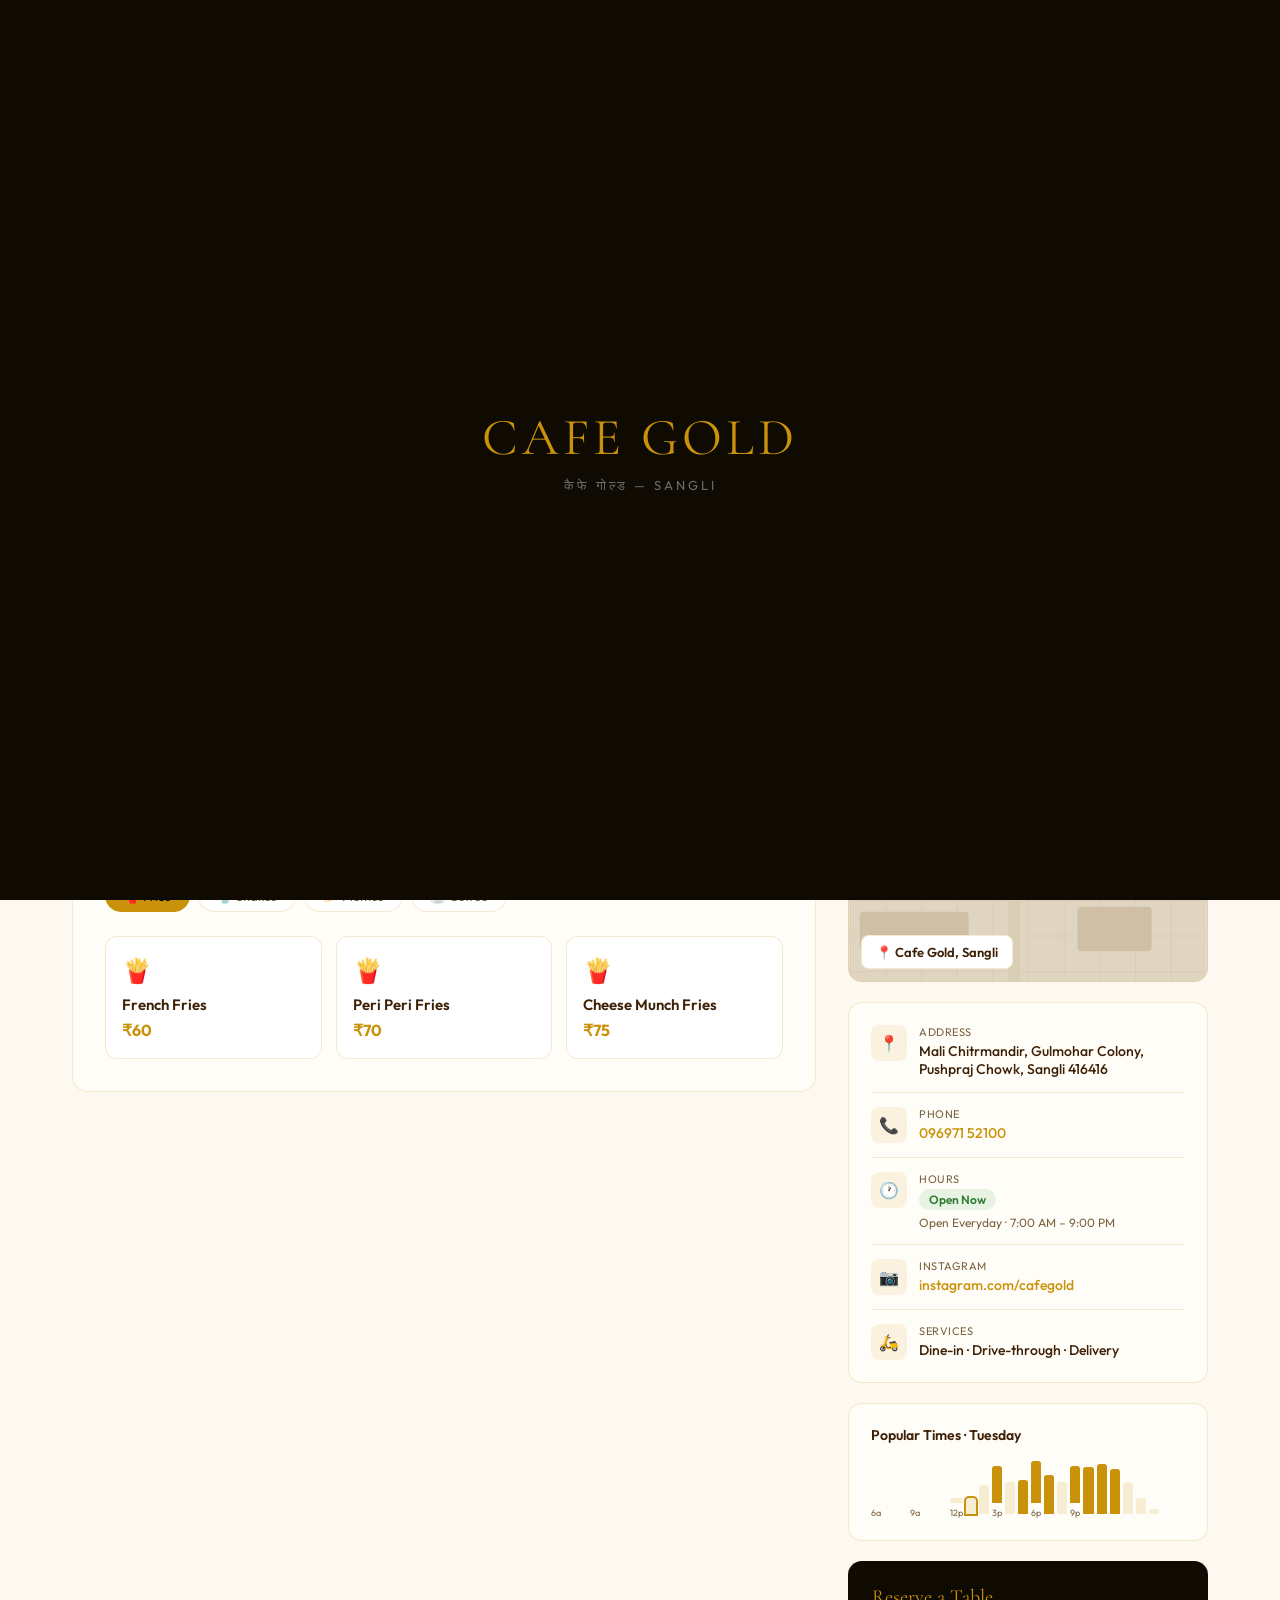
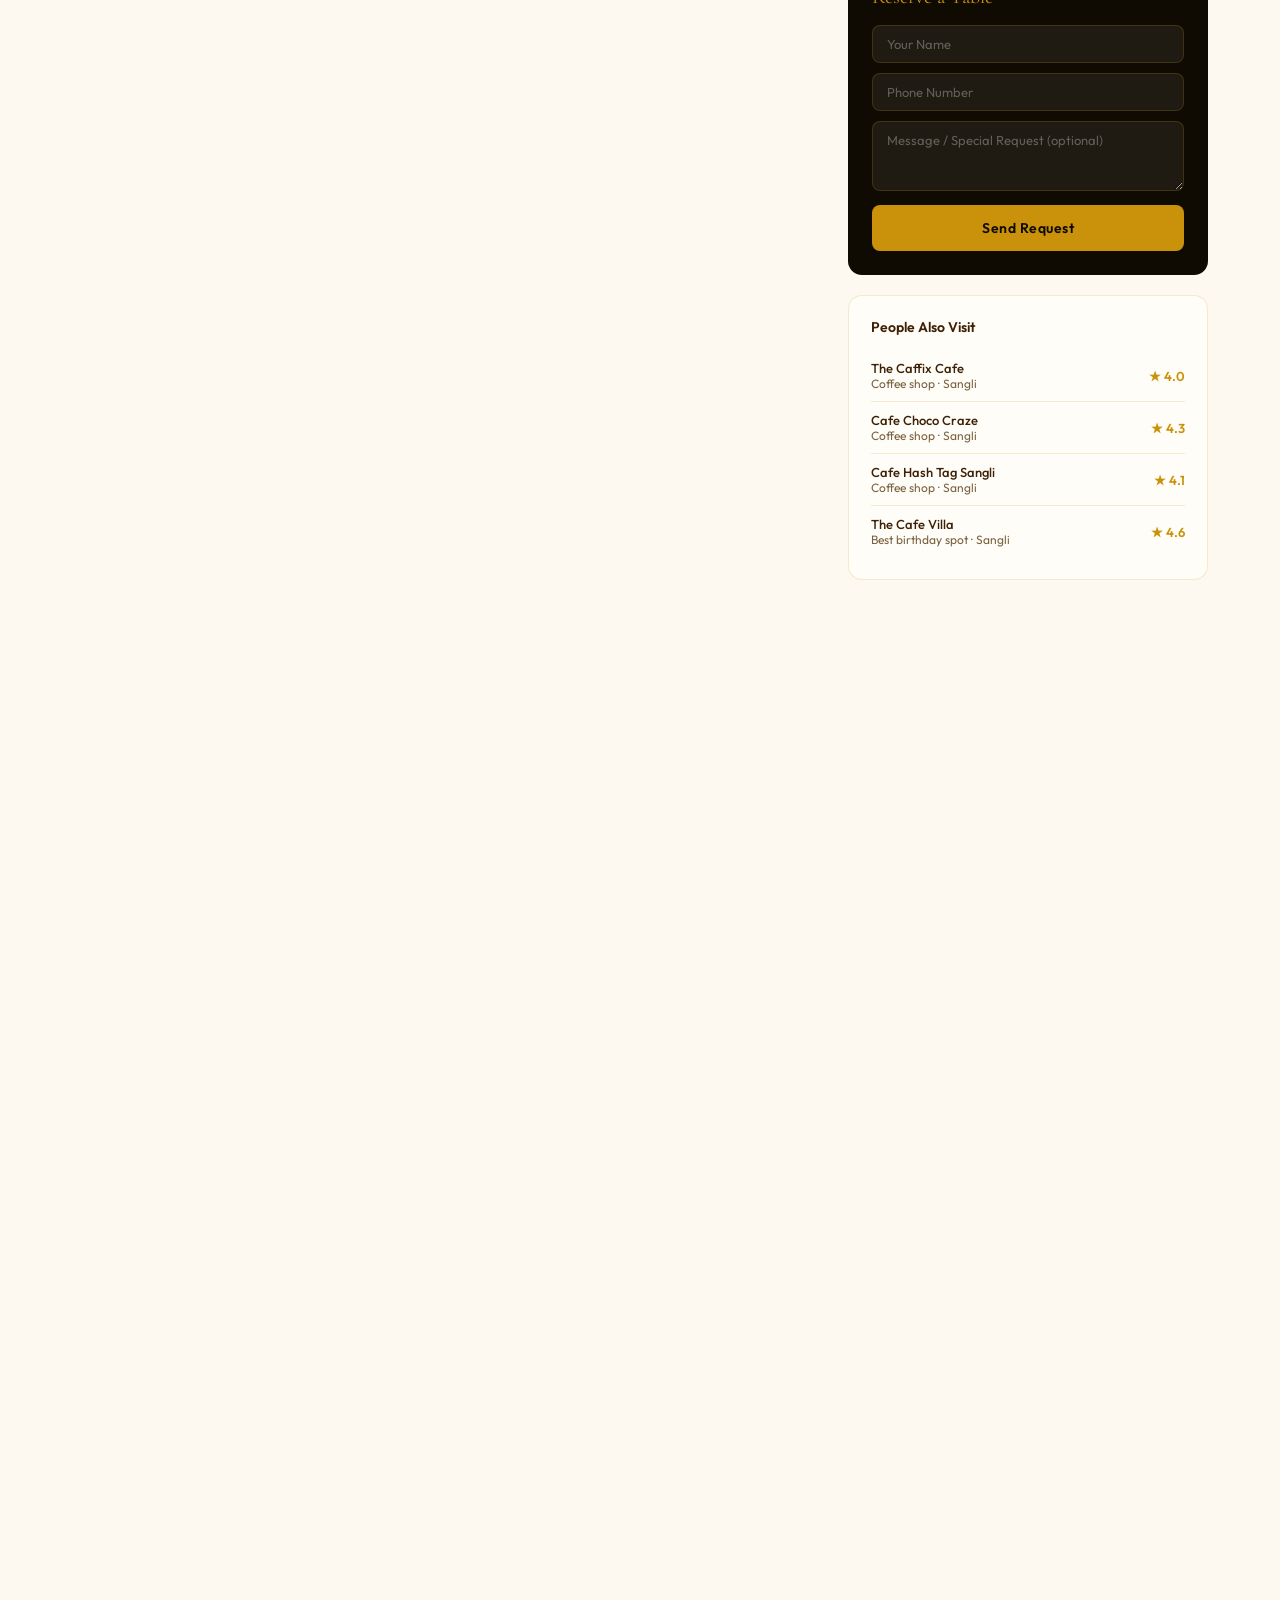
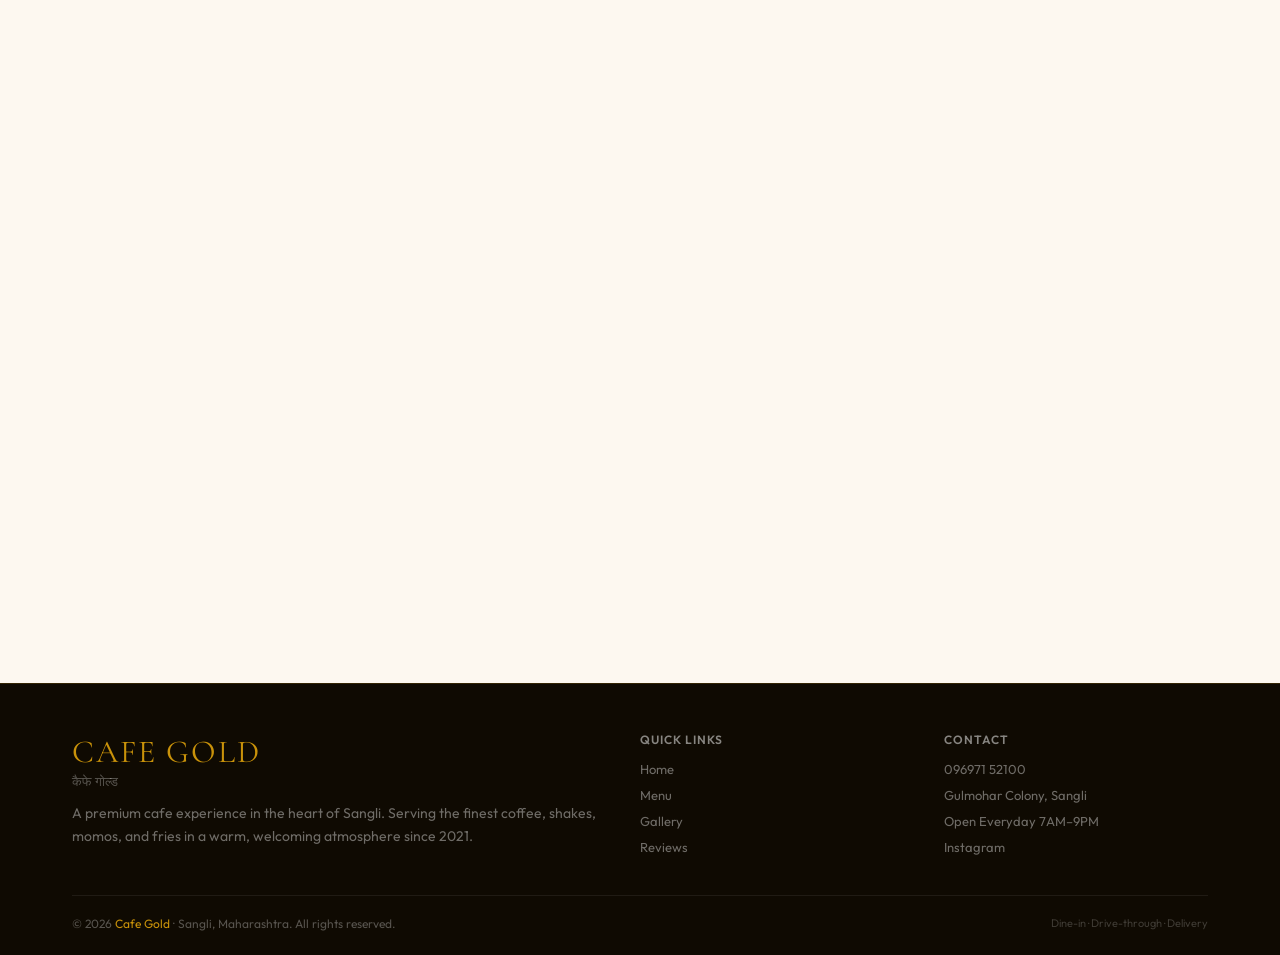
==== index.html @ 61aea564 "Create index.html" ====
<!DOCTYPE html>
<html lang="en">
<head>
<meta charset="UTF-8">
<meta name="viewport" content="width=device-width, initial-scale=1.0">
<title>Cafe Gold | कैफे गोल्ड — Sangli</title>
<link rel="preconnect" href="https://fonts.googleapis.com">
<link href="https://fonts.googleapis.com/css2?family=Cormorant+Garamond:wght@400;600;700&family=Outfit:wght@300;400;500;600&display=swap" rel="stylesheet">
<style>
:root{
  --gold:#c9920a;--gold-light:#e8b020;--gold-pale:#fdf3d8;
  --dark:#0f0a02;--brown:#3d2006;--cream:#fdf8f0;
  --text:#1a1005;--muted:#7a6240;--border:rgba(201,146,10,0.18);
  --card:#fffdf7;--white:#ffffff;
}
*{box-sizing:border-box;margin:0;padding:0;}
html{scroll-behavior:smooth;}
body{font-family:'Outfit',sans-serif;background:var(--cream);color:var(--text);overflow-x:hidden;}

/* ── LOADER ── */
#loader{position:fixed;inset:0;background:var(--dark);display:flex;flex-direction:column;align-items:center;justify-content:center;z-index:9999;transition:opacity 0.6s;}
#loader.hidden{opacity:0;pointer-events:none;}
.loader-logo{font-family:'Cormorant Garamond',serif;font-size:52px;color:var(--gold);letter-spacing:4px;animation:pulse 1.5s infinite;}
.loader-sub{color:rgba(255,255,255,0.4);font-size:13px;letter-spacing:3px;margin-top:8px;}
@keyframes pulse{0%,100%{opacity:1;}50%{opacity:0.5;}}

/* ── NAV ── */
nav{position:sticky;top:0;z-index:100;background:var(--dark);border-bottom:1px solid rgba(201,146,10,0.2);}
.nav-inner{max-width:1200px;margin:0 auto;padding:0 32px;display:flex;align-items:center;justify-content:space-between;height:66px;}
.nav-logo{display:flex;flex-direction:column;line-height:1;}
.nav-logo-en{font-family:'Cormorant Garamond',serif;font-size:24px;color:var(--gold);letter-spacing:2px;}
.nav-logo-hi{font-size:11px;color:rgba(255,255,255,0.4);letter-spacing:1px;margin-top:1px;}
.nav-links{display:flex;gap:32px;}
.nav-links a{color:rgba(255,255,255,0.6);text-decoration:none;font-size:13px;font-weight:500;letter-spacing:0.5px;transition:color 0.2s;position:relative;padding-bottom:4px;}
.nav-links a::after{content:'';position:absolute;bottom:0;left:0;width:0;height:1px;background:var(--gold);transition:width 0.3s;}
.nav-links a:hover{color:var(--gold);}
.nav-links a:hover::after{width:100%;}
.nav-cta{background:var(--gold);color:var(--dark);border:none;padding:10px 22px;border-radius:6px;font-family:'Outfit',sans-serif;font-size:13px;font-weight:600;cursor:pointer;letter-spacing:0.5px;transition:background 0.2s;}
.nav-cta:hover{background:var(--gold-light);}
.nav-hamburger{display:none;flex-direction:column;gap:5px;background:none;border:none;cursor:pointer;padding:4px;}
.nav-hamburger span{width:24px;height:2px;background:var(--gold);border-radius:2px;display:block;}

/* ── HERO ── */
.hero{position:relative;height:560px;overflow:hidden;background:var(--dark);}
.hero-bg{position:absolute;inset:0;background:url('https://images.unsplash.com/photo-1501339847302-ac426a4a7cbb?auto=format&fit=crop&w=1400&q=80') center/cover;opacity:0.35;}
.hero-overlay{position:absolute;inset:0;background:linear-gradient(135deg,rgba(15,10,2,0.9) 0%,rgba(15,10,2,0.4) 100%);}
.hero-gold-line{position:absolute;top:0;left:0;right:0;height:3px;background:linear-gradient(90deg,transparent,var(--gold),transparent);}
.hero-content{position:relative;z-index:2;max-width:1200px;margin:0 auto;padding:0 32px;height:100%;display:flex;align-items:center;}
.hero-text{max-width:640px;}
.hero-badge{display:inline-flex;align-items:center;gap:8px;background:rgba(201,146,10,0.15);border:1px solid rgba(201,146,10,0.35);border-radius:20px;padding:6px 16px;margin-bottom:24px;}
.hero-badge-dot{width:7px;height:7px;background:#4caf50;border-radius:50%;animation:blink 2s infinite;}
@keyframes blink{0%,100%{opacity:1;}50%{opacity:0.3;}}
.hero-badge span{color:rgba(255,255,255,0.8);font-size:12px;letter-spacing:1px;}
.hero-hindi{font-family:'Cormorant Garamond',serif;font-size:18px;color:var(--gold);letter-spacing:3px;margin-bottom:8px;opacity:0.8;}
.hero-title{font-family:'Cormorant Garamond',serif;font-size:68px;color:#fff;line-height:1.0;margin-bottom:10px;font-weight:700;}
.hero-title span{color:var(--gold);}
.hero-sub{color:rgba(255,255,255,0.6);font-size:16px;font-weight:300;margin-bottom:32px;line-height:1.6;}
.hero-stars{display:flex;align-items:center;gap:10px;margin-bottom:32px;}
.stars{color:var(--gold);font-size:18px;letter-spacing:2px;}
.hero-stars span{color:rgba(255,255,255,0.7);font-size:14px;}
.hero-actions{display:flex;gap:14px;flex-wrap:wrap;}
.btn-gold{background:var(--gold);color:var(--dark);border:none;padding:14px 30px;border-radius:8px;font-family:'Outfit',sans-serif;font-size:14px;font-weight:600;cursor:pointer;letter-spacing:0.5px;transition:all 0.2s;}
.btn-gold:hover{background:var(--gold-light);transform:translateY(-1px);}
.btn-outline{background:transparent;color:#fff;border:1.5px solid rgba(255,255,255,0.35);padding:13px 26px;border-radius:8px;font-family:'Outfit',sans-serif;font-size:14px;cursor:pointer;transition:all 0.2s;}
.btn-outline:hover{border-color:var(--gold);color:var(--gold);}

/* ── TABS ── */
.tabs-bar{background:var(--white);border-bottom:1px solid var(--border);position:sticky;top:66px;z-index:90;}
.tabs-inner{max-width:1200px;margin:0 auto;padding:0 32px;display:flex;gap:0;overflow-x:auto;}
.tab{padding:16px 22px;font-size:13px;font-weight:500;color:var(--muted);cursor:pointer;border-bottom:2.5px solid transparent;white-space:nowrap;transition:all 0.2s;background:none;border-top:none;border-left:none;border-right:none;font-family:'Outfit',sans-serif;}
.tab.active,.tab:hover{color:var(--gold);}
.tab.active{border-bottom-color:var(--gold);}

/* ── INFO BAR ── */
.info-bar{background:var(--gold-pale);border-bottom:1px solid var(--border);}
.info-bar-inner{max-width:1200px;margin:0 auto;padding:14px 32px;display:flex;flex-wrap:wrap;gap:24px;align-items:center;}
.info-chip{display:flex;align-items:center;gap:7px;font-size:13px;color:var(--brown);}
.info-chip svg{width:15px;height:15px;flex-shrink:0;}
.feature-pills{display:flex;gap:8px;margin-left:auto;}
.pill{background:var(--white);border:1px solid var(--border);border-radius:20px;padding:4px 14px;font-size:12px;color:var(--brown);font-weight:500;}

/* ── MAIN LAYOUT ── */
main{max-width:1200px;margin:0 auto;padding:40px 32px;}
.layout{display:grid;grid-template-columns:1fr 360px;gap:32px;}

/* ── SECTION CARD ── */
.section-card{background:var(--card);border:1px solid var(--border);border-radius:16px;padding:32px;margin-bottom:28px;}
.section-head{display:flex;align-items:center;gap:12px;margin-bottom:24px;}
.section-head-line{width:3px;height:24px;background:var(--gold);border-radius:2px;}
.section-title{font-family:'Cormorant Garamond',serif;font-size:26px;color:var(--brown);font-weight:700;}

/* ── MENU ── */
.menu-tabs{display:flex;gap:8px;flex-wrap:wrap;margin-bottom:24px;}
.menu-tab{background:var(--white);border:1px solid var(--border);border-radius:20px;padding:7px 18px;font-size:13px;color:var(--muted);cursor:pointer;transition:all 0.2s;font-family:'Outfit',sans-serif;}
.menu-tab.active,.menu-tab:hover{background:var(--gold);color:var(--dark);border-color:var(--gold);}
.menu-category{display:none;}
.menu-category.active{display:grid;grid-template-columns:repeat(auto-fill,minmax(200px,1fr));gap:14px;}
.menu-item{background:var(--white);border:1px solid var(--border);border-radius:12px;padding:18px 16px;display:flex;flex-direction:column;gap:6px;transition:all 0.2s;cursor:default;}
.menu-item:hover{border-color:var(--gold);transform:translateY(-2px);}
.menu-item-icon{font-size:24px;margin-bottom:4px;}
.menu-item-name{font-size:15px;font-weight:600;color:var(--brown);}
.menu-item-price{font-size:16px;font-weight:700;color:var(--gold);}
.menu-item-price::before{content:'₹';}

/* ── GALLERY ── */
.gallery-filter{display:flex;gap:8px;margin-bottom:20px;flex-wrap:wrap;}
.gal-btn{background:var(--white);border:1px solid var(--border);border-radius:20px;padding:7px 18px;font-size:13px;color:var(--muted);cursor:pointer;transition:all 0.2s;font-family:'Outfit',sans-serif;}
.gal-btn.active{background:var(--gold);color:var(--dark);border-color:var(--gold);}
.gallery-grid{display:grid;grid-template-columns:repeat(3,1fr);gap:12px;}
.gallery-item{border-radius:12px;overflow:hidden;aspect-ratio:1;cursor:pointer;position:relative;background:var(--gold-pale);}
.gallery-item img{width:100%;height:100%;object-fit:cover;transition:transform 0.4s;}
.gallery-item:hover img{transform:scale(1.06);}
.gallery-item-overlay{position:absolute;inset:0;background:rgba(15,10,2,0.5);opacity:0;transition:opacity 0.3s;display:flex;align-items:center;justify-content:center;}
.gallery-item:hover .gallery-item-overlay{opacity:1;}
.gallery-item-overlay span{color:#fff;font-size:13px;font-weight:500;letter-spacing:0.5px;}
.gallery-placeholder{background:var(--gold-pale);border-radius:12px;aspect-ratio:1;display:flex;flex-direction:column;align-items:center;justify-content:center;gap:8px;border:2px dashed var(--border);}
.gallery-placeholder svg{width:28px;height:28px;color:var(--gold);opacity:0.6;}
.gallery-placeholder p{font-size:12px;color:var(--muted);}

/* ── LIGHTBOX ── */
.lightbox-wrap{display:none;position:fixed;inset:0;background:rgba(0,0,0,0.92);z-index:1000;align-items:center;justify-content:center;}
.lightbox-wrap.open{display:flex;}
.lightbox-img{max-width:90vw;max-height:85vh;border-radius:12px;object-fit:contain;}
.lightbox-close{position:absolute;top:20px;right:24px;background:none;border:none;color:#fff;font-size:32px;cursor:pointer;line-height:1;}
.lightbox-caption{position:absolute;bottom:24px;color:rgba(255,255,255,0.7);font-size:14px;}

/* ── REVIEWS ── */
.rating-overview{display:flex;gap:32px;align-items:center;margin-bottom:24px;padding-bottom:24px;border-bottom:1px solid var(--border);}
.big-num{font-family:'Cormorant Garamond',serif;font-size:72px;color:var(--gold);line-height:1;font-weight:700;}
.rating-right{flex:1;}
.bar-row{display:flex;align-items:center;gap:10px;margin-bottom:7px;}
.bar-num{font-size:12px;color:var(--muted);width:12px;text-align:right;}
.bar-track{flex:1;height:7px;background:rgba(201,146,10,0.12);border-radius:4px;overflow:hidden;}
.bar-fill{height:100%;background:var(--gold);border-radius:4px;}
.bar-count{font-size:12px;color:var(--muted);width:20px;}
.review-item{padding:20px 0;border-bottom:1px solid var(--border);}
.review-item:last-child{border-bottom:none;}
.review-header{display:flex;gap:12px;align-items:center;margin-bottom:10px;}
.avatar{width:40px;height:40px;border-radius:50%;display:flex;align-items:center;justify-content:center;font-size:14px;font-weight:600;color:#fff;flex-shrink:0;}
.reviewer-name{font-size:15px;font-weight:600;color:var(--brown);}
.reviewer-meta{font-size:12px;color:var(--muted);margin-top:2px;}
.review-stars{color:var(--gold);font-size:14px;letter-spacing:1px;margin-bottom:8px;}
.review-text{font-size:14px;color:var(--muted);line-height:1.65;}
.owner-reply{background:rgba(201,146,10,0.06);border-left:3px solid var(--gold);border-radius:0 10px 10px 0;padding:12px 16px;margin-top:12px;}
.owner-reply-label{font-size:11px;font-weight:600;color:var(--gold);letter-spacing:1px;text-transform:uppercase;margin-bottom:4px;}
.owner-reply-text{font-size:13px;color:var(--brown);}
.review-like{display:flex;align-items:center;gap:6px;margin-top:10px;background:none;border:none;cursor:pointer;font-family:'Outfit',sans-serif;font-size:13px;color:var(--muted);padding:0;transition:color 0.2s;}
.review-like:hover{color:var(--gold);}
.review-like svg{width:15px;height:15px;}
.badge-guide{background:rgba(201,146,10,0.12);color:#7a5500;font-size:10px;padding:2px 8px;border-radius:10px;font-weight:500;}

/* ── WRITE REVIEW FORM ── */
.write-review{background:var(--gold-pale);border:1px solid var(--border);border-radius:12px;padding:24px;margin-top:20px;}
.write-review h3{font-family:'Cormorant Garamond',serif;font-size:20px;color:var(--brown);margin-bottom:16px;}
.form-group{margin-bottom:14px;}
.form-group label{display:block;font-size:12px;font-weight:500;color:var(--muted);letter-spacing:0.5px;margin-bottom:6px;text-transform:uppercase;}
.form-group input,.form-group textarea{width:100%;background:var(--white);border:1px solid var(--border);border-radius:8px;padding:10px 14px;font-family:'Outfit',sans-serif;font-size:14px;color:var(--text);outline:none;transition:border-color 0.2s;}
.form-group input:focus,.form-group textarea:focus{border-color:var(--gold);}
.form-group textarea{height:90px;resize:vertical;}
.star-select{display:flex;gap:6px;margin-bottom:14px;}
.star-select button{background:none;border:none;font-size:24px;cursor:pointer;color:#ddd;transition:color 0.2s;padding:0;}
.star-select button.active,.star-select button:hover{color:var(--gold);}
.form-success{display:none;background:rgba(76,175,80,0.1);border:1px solid rgba(76,175,80,0.3);border-radius:8px;padding:12px 16px;font-size:14px;color:#2e7d32;margin-top:10px;}

/* ── SIDEBAR ── */
.sidebar{}
.map-box{border-radius:14px;overflow:hidden;height:190px;position:relative;background:#e8ddd0;margin-bottom:20px;border:1px solid var(--border);}
.map-svg{width:100%;height:100%;}
.map-label{position:absolute;bottom:12px;left:12px;background:var(--white);border-radius:8px;padding:8px 14px;font-size:13px;font-weight:600;color:var(--brown);border:1px solid var(--border);}
.info-sidebar{background:var(--card);border:1px solid var(--border);border-radius:14px;padding:22px;margin-bottom:20px;}
.info-row{display:flex;gap:12px;align-items:flex-start;padding:14px 0;border-bottom:1px solid var(--border);}
.info-row:first-child{padding-top:0;}
.info-row:last-child{border-bottom:none;padding-bottom:0;}
.info-icon{width:36px;height:36px;background:rgba(201,146,10,0.1);border-radius:8px;display:flex;align-items:center;justify-content:center;flex-shrink:0;font-size:16px;}
.info-label{font-size:11px;color:var(--muted);text-transform:uppercase;letter-spacing:0.5px;margin-bottom:3px;}
.info-value{font-size:14px;font-weight:500;color:var(--brown);}
.open-badge{display:inline-block;background:rgba(76,175,80,0.12);color:#2e7d32;font-size:12px;font-weight:600;padding:3px 10px;border-radius:20px;}

/* ── POPULAR TIMES ── */
.popular-times{background:var(--card);border:1px solid var(--border);border-radius:14px;padding:22px;margin-bottom:20px;}
.pt-title{font-size:14px;font-weight:600;color:var(--brown);margin-bottom:14px;}
.pt-bars{display:flex;gap:3px;align-items:flex-end;height:60px;}
.pt-bar-wrap{flex:1;display:flex;flex-direction:column;align-items:center;gap:4px;}
.pt-bar{width:100%;background:rgba(201,146,10,0.15);border-radius:3px 3px 0 0;transition:background 0.2s;}
.pt-bar.peak{background:var(--gold);}
.pt-bar-label{font-size:9px;color:var(--muted);}

/* ── CONTACT FORM ── */
.contact-card{background:var(--dark);border-radius:14px;padding:24px;margin-bottom:20px;}
.contact-title{font-family:'Cormorant Garamond',serif;font-size:20px;color:var(--gold);margin-bottom:16px;}
.contact-form input,.contact-form textarea{width:100%;background:rgba(255,255,255,0.07);border:1px solid rgba(201,146,10,0.2);border-radius:8px;padding:10px 14px;font-family:'Outfit',sans-serif;font-size:13px;color:#fff;outline:none;margin-bottom:10px;transition:border-color 0.2s;}
.contact-form input:focus,.contact-form textarea:focus{border-color:var(--gold);}
.contact-form textarea{height:70px;resize:vertical;}
.contact-form input::placeholder,.contact-form textarea::placeholder{color:rgba(255,255,255,0.3);}
.contact-success{display:none;color:#81c784;font-size:13px;margin-top:8px;}

/* ── NEARBY ── */
.nearby-card{background:var(--card);border:1px solid var(--border);border-radius:14px;padding:22px;margin-bottom:20px;}
.nearby-title{font-size:14px;font-weight:600;color:var(--brown);margin-bottom:14px;}
.nearby-item{display:flex;justify-content:space-between;align-items:center;padding:10px 0;border-bottom:1px solid var(--border);}
.nearby-item:last-child{border-bottom:none;}
.nearby-name{font-size:13px;font-weight:500;color:var(--brown);}
.nearby-meta{font-size:12px;color:var(--muted);}
.nearby-rating{font-size:13px;font-weight:600;color:var(--gold);}

/* ── FOOTER ── */
footer{background:var(--dark);border-top:1px solid rgba(201,146,10,0.2);margin-top:60px;}
.footer-inner{max-width:1200px;margin:0 auto;padding:48px 32px 24px;}
.footer-grid{display:grid;grid-template-columns:2fr 1fr 1fr;gap:40px;margin-bottom:40px;}
.footer-logo-en{font-family:'Cormorant Garamond',serif;font-size:32px;color:var(--gold);letter-spacing:2px;}
.footer-logo-hi{font-size:13px;color:rgba(255,255,255,0.3);margin-top:2px;margin-bottom:12px;}
.footer-desc{font-size:14px;color:rgba(255,255,255,0.4);line-height:1.7;}
.footer-col-title{font-size:12px;font-weight:600;color:rgba(255,255,255,0.5);text-transform:uppercase;letter-spacing:1px;margin-bottom:14px;}
.footer-links{display:flex;flex-direction:column;gap:10px;}
.footer-links a{font-size:13px;color:rgba(255,255,255,0.4);text-decoration:none;transition:color 0.2s;}
.footer-links a:hover{color:var(--gold);}
.footer-bottom{border-top:1px solid rgba(255,255,255,0.07);padding-top:20px;display:flex;justify-content:space-between;align-items:center;}
.footer-bottom p{font-size:12px;color:rgba(255,255,255,0.3);}
.footer-gold{color:var(--gold);}
.insta-link{display:flex;align-items:center;gap:6px;font-size:13px;color:rgba(255,255,255,0.4);text-decoration:none;transition:color 0.2s;}
.insta-link:hover{color:var(--gold);}

/* ── SECTION REVEAL ── */
.reveal{opacity:0;transform:translateY(24px);transition:opacity 0.6s ease,transform 0.6s ease;}
.reveal.visible{opacity:1;transform:none;}

/* ── MOBILE ── */
@media(max-width:900px){
  .layout{grid-template-columns:1fr;}
  .hero-title{font-size:44px;}
  .footer-grid{grid-template-columns:1fr;}
  .gallery-grid{grid-template-columns:repeat(2,1fr);}
  .menu-category.active{grid-template-columns:repeat(2,1fr);}
  .nav-links{display:none;}
  .nav-hamburger{display:flex;}
  .mobile-menu{display:none;position:absolute;top:66px;left:0;right:0;background:var(--dark);border-top:1px solid rgba(201,146,10,0.2);padding:20px 32px;}
  .mobile-menu.open{display:flex;flex-direction:column;gap:16px;}
  .mobile-menu a{color:rgba(255,255,255,0.7);text-decoration:none;font-size:15px;}
}
@media(max-width:560px){
  .gallery-grid{grid-template-columns:repeat(2,1fr);}
  main{padding:24px 16px;}
  .info-bar-inner{padding:12px 16px;}
  .nav-inner{padding:0 16px;}
  .tabs-inner{padding:0 16px;}
}
</style>
</head>
<body>

<div id="loader">
  <div class="loader-logo">CAFE GOLD</div>
  <div class="loader-sub">कैफे गोल्ड — SANGLI</div>
</div>

<div class="lightbox-wrap" id="lightbox">
  <button class="lightbox-close" onclick="closeLightbox()">×</button>
  <img class="lightbox-img" id="lightbox-img" src="" alt="">
  <div class="lightbox-caption" id="lightbox-caption"></div>
</div>

<nav>
  <div class="nav-inner">
    <div class="nav-logo">
      <span class="nav-logo-en">CAFE GOLD</span>
      <span class="nav-logo-hi">कैफे गोल्ड</span>
    </div>
    <div class="nav-links">
      <a href="#overview">Overview</a>
      <a href="#menu">Menu</a>
      <a href="#gallery">Gallery</a>
      <a href="#reviews">Reviews</a>
      <a href="#contact">Contact</a>
    </div>
    <button class="nav-cta" onclick="scrollTo('#contact')">Reserve a Table</button>
    <button class="nav-hamburger" onclick="toggleMobile()">
      <span></span><span></span><span></span>
    </button>
  </div>
  <div class="mobile-menu" id="mobile-menu">
    <a href="#overview" onclick="toggleMobile()">Overview</a>
    <a href="#menu" onclick="toggleMobile()">Menu</a>
    <a href="#gallery" onclick="toggleMobile()">Gallery</a>
    <a href="#reviews" onclick="toggleMobile()">Reviews</a>
    <a href="#contact" onclick="toggleMobile()">Contact</a>
  </div>
</nav>

<section class="hero" id="overview">
  <div class="hero-bg"></div>
  <div class="hero-overlay"></div>
  <div class="hero-gold-line"></div>
  <div class="hero-content">
    <div class="hero-text">
      <div class="hero-badge">
        <div class="hero-badge-dot"></div>
        <span>OPEN NOW · CLOSES 9 PM</span>
      </div>
      <div class="hero-hindi" id="hero-hindi">कैफे गोल्ड</div>
      <h1 class="hero-title">Where Every<br>Sip <span>Shines</span></h1>
      <p class="hero-sub">Gulmohar Colony, Pushpraj Chowk, Sangli<br>Dine-in · Drive-through · Delivery</p>
      <div class="hero-stars">
        <span class="stars">★★★★★</span>
        <span id="hero-rating">5.0 · 14 reviews</span>
      </div>
      <div class="hero-actions">
        <button class="btn-gold" onclick="document.getElementById('menu').scrollIntoView({behavior:'smooth'})">View Menu</button>
        <button class="btn-outline" onclick="document.getElementById('contact').scrollIntoView({behavior:'smooth'})">Reserve a Table</button>
      </div>
    </div>
  </div>
</section>

<div class="tabs-bar">
  <div class="tabs-inner">
    <button class="tab active" onclick="scrollTo('#overview')">Overview</button>
    <button class="tab" onclick="scrollTo('#menu')">Menu</button>
    <button class="tab" onclick="scrollTo('#gallery')">Gallery</button>
    <button class="tab" onclick="scrollTo('#reviews')">Reviews</button>
    <button class="tab" onclick="scrollTo('#contact')">About</button>
  </div>
</div>

<div class="info-bar">
  <div class="info-bar-inner">
    <div class="info-chip">
      <svg fill="none" stroke="currentColor" viewBox="0 0 24 24"><path stroke-linecap="round" stroke-linejoin="round" stroke-width="2" d="M17.657 16.657L13.414 20.9a1.998 1.998 0 01-2.827 0l-4.244-4.243a8 8 0 1111.314 0z"/><path stroke-linecap="round" stroke-linejoin="round" stroke-width="2" d="M15 11a3 3 0 11-6 0 3 3 0 016 0z"/></svg>
      Gulmohar Colony, Sangli Miraj Kupwad 416416
    </div>
    <div class="info-chip">
      <svg fill="none" stroke="currentColor" viewBox="0 0 24 24"><path stroke-linecap="round" stroke-linejoin="round" stroke-width="2" d="M3 5a2 2 0 012-2h3.28a1 1 0 01.948.684l1.498 4.493a1 1 0 01-.502 1.21l-2.257 1.13a11.042 11.042 0 005.516 5.516l1.13-2.257a1 1 0 011.21-.502l4.493 1.498a1 1 0 01.684.948V19a2 2 0 01-2 2h-1C9.716 21 3 14.284 3 6V5z"/></svg>
      096971 52100
    </div>
    <div class="feature-pills">
      <div class="pill">Dine-in</div>
      <div class="pill">Drive-through</div>
      <div class="pill">Delivery</div>
      <div class="pill">LGBTQ+ friendly</div>
    </div>
  </div>
</div>

<main>
  <div class="layout">
    <div class="left-col">

      <!-- MENU -->
      <div class="section-card reveal" id="menu">
        <div class="section-head">
          <div class="section-head-line"></div>
          <h2 class="section-title">Our Menu</h2>
        </div>
        <div class="menu-tabs" id="menu-tabs">
          <button class="menu-tab active" data-cat="fries">🍟 Fries</button>
          <button class="menu-tab" data-cat="shakes">🥤 Shakes</button>
          <button class="menu-tab" data-cat="momos">🥟 Momos</button>
          <button class="menu-tab" data-cat="coffee">☕ Coffee</button>
        </div>
        <div id="menu-content"></div>
      </div>

      <!-- GALLERY -->
      <div class="section-card reveal" id="gallery">
        <div class="section-head">
          <div class="section-head-line"></div>
          <h2 class="section-title">Photos & Gallery</h2>
        </div>
        <div class="gallery-filter">
          <button class="gal-btn active" data-filter="all">All</button>
          <button class="gal-btn" data-filter="exterior">Exterior</button>
          <button class="gal-btn" data-filter="menu">Menu</button>
          <button class="gal-btn" data-filter="food">Food</button>
        </div>
        <div class="gallery-grid" id="gallery-grid"></div>
      </div>

      <!-- REVIEWS -->
      <div class="section-card reveal" id="reviews">
        <div class="section-head">
          <div class="section-head-line"></div>
          <h2 class="section-title">Customer Reviews</h2>
        </div>
        <div class="rating-overview">
          <div class="big-num" id="avg-rating">5.0</div>
          <div class="rating-right">
            <div style="color:var(--gold);font-size:22px;letter-spacing:3px;margin-bottom:4px;">★★★★★</div>
            <div style="font-size:13px;color:var(--muted);margin-bottom:12px;" id="total-reviews">Based on 14 reviews</div>
            <div id="rating-bars"></div>
          </div>
        </div>
        <div id="reviews-list"></div>
        <div class="write-review" id="contact">
          <h3>Write a Review</h3>
          <div class="form-group">
            <label>Your Name</label>
            <input type="text" id="rev-name" placeholder="Enter your name">
          </div>
          <div class="form-group">
            <label>Rating</label>
            <div class="star-select" id="star-select">
              <button data-val="1">★</button>
              <button data-val="2">★</button>
              <button data-val="3">★</button>
              <button data-val="4">★</button>
              <button data-val="5">★</button>
            </div>
          </div>
          <div class="form-group">
            <label>Your Experience</label>
            <textarea id="rev-text" placeholder="Share your experience at Cafe Gold..."></textarea>
          </div>
          <button class="btn-gold" onclick="submitReview()">Submit Review</button>
          <div class="form-success" id="rev-success">✓ Thank you for your review!</div>
        </div>
      </div>

    </div>

    <!-- SIDEBAR -->
    <div class="sidebar">

      <!-- MAP -->
      <div class="map-box">
        <svg class="map-svg" viewBox="0 0 360 190" xmlns="http://www.w3.org/2000/svg">
          <rect width="360" height="190" fill="#e0d5c0"/>
          <defs><pattern id="g" width="36" height="36" patternUnits="userSpaceOnUse"><path d="M36 0L0 0 0 36" fill="none" stroke="#c8b898" stroke-width="0.6"/></pattern></defs>
          <rect width="360" height="190" fill="url(#g)"/>
          <rect x="50" y="30" width="70" height="45" rx="4" fill="#cfc0a5"/>
          <rect x="180" y="20" width="90" height="55" rx="4" fill="#cfc0a5"/>
          <rect x="10" y="120" width="110" height="38" rx="4" fill="#cfc0a5"/>
          <rect x="230" y="115" width="75" height="45" rx="4" fill="#cfc0a5"/>
          <rect x="0" y="86" width="360" height="12" fill="#d8cdb5"/>
          <rect x="160" y="0" width="12" height="190" fill="#d8cdb5"/>
          <circle cx="172" cy="92" r="14" fill="#c9920a" opacity="0.2"/>
          <circle cx="172" cy="88" r="10" fill="#c9920a"/>
          <circle cx="172" cy="88" r="4" fill="#fff"/>
          <line x1="172" y1="98" x2="172" y2="108" stroke="#c9920a" stroke-width="2"/>
        </svg>
        <div class="map-label">📍 Cafe Gold, Sangli</div>
      </div>

      <!-- INFO -->
      <div class="info-sidebar">
        <div class="info-row">
          <div class="info-icon">📍</div>
          <div>
            <div class="info-label">Address</div>
            <div class="info-value">Mali Chitrmandir, Gulmohar Colony, Pushpraj Chowk, Sangli 416416</div>
          </div>
        </div>
        <div class="info-row">
          <div class="info-icon">📞</div>
          <div>
            <div class="info-label">Phone</div>
            <div class="info-value"><a href="tel:09697152100" style="color:var(--gold);text-decoration:none;">096971 52100</a></div>
          </div>
        </div>
        <div class="info-row">
          <div class="info-icon">🕐</div>
          <div>
            <div class="info-label">Hours</div>
            <div class="info-value"><span class="open-badge">Open Now</span></div>
            <div style="font-size:12px;color:var(--muted);margin-top:5px;">Open Everyday · 7:00 AM – 9:00 PM</div>
          </div>
        </div>
        <div class="info-row">
          <div class="info-icon">📷</div>
          <div>
            <div class="info-label">Instagram</div>
            <div class="info-value"><a href="https://instagram.com" target="_blank" style="color:var(--gold);text-decoration:none;">instagram.com/cafegold</a></div>
          </div>
        </div>
        <div class="info-row">
          <div class="info-icon">🛵</div>
          <div>
            <div class="info-label">Services</div>
            <div class="info-value">Dine-in · Drive-through · Delivery</div>
          </div>
        </div>
      </div>

      <!-- POPULAR TIMES -->
      <div class="popular-times">
        <div class="pt-title">Popular Times · Tuesday</div>
        <div class="pt-bars" id="pt-bars"></div>
      </div>

      <!-- CONTACT CARD -->
      <div class="contact-card">
        <div class="contact-title">Reserve a Table</div>
        <div class="contact-form">
          <input type="text" id="c-name" placeholder="Your Name">
          <input type="tel" id="c-phone" placeholder="Phone Number">
          <textarea id="c-msg" placeholder="Message / Special Request (optional)"></textarea>
          <button class="btn-gold" style="width:100%" onclick="submitContact()">Send Request</button>
          <div class="contact-success" id="c-success">✓ We'll call you back soon!</div>
        </div>
      </div>

      <!-- NEARBY -->
      <div class="nearby-card">
        <div class="nearby-title">People Also Visit</div>
        <div class="nearby-item">
          <div><div class="nearby-name">The Caffix Cafe</div><div class="nearby-meta">Coffee shop · Sangli</div></div>
          <div class="nearby-rating">★ 4.0</div>
        </div>
        <div class="nearby-item">
          <div><div class="nearby-name">Cafe Choco Craze</div><div class="nearby-meta">Coffee shop · Sangli</div></div>
          <div class="nearby-rating">★ 4.3</div>
        </div>
        <div class="nearby-item">
          <div><div class="nearby-name">Cafe Hash Tag Sangli</div><div class="nearby-meta">Coffee shop · Sangli</div></div>
          <div class="nearby-rating">★ 4.1</div>
        </div>
        <div class="nearby-item">
          <div><div class="nearby-name">The Cafe Villa</div><div class="nearby-meta">Best birthday spot · Sangli</div></div>
          <div class="nearby-rating">★ 4.6</div>
        </div>
      </div>

    </div>
  </div>
</main>

<footer>
  <div class="footer-inner">
    <div class="footer-grid">
      <div>
        <div class="footer-logo-en">CAFE GOLD</div>
        <div class="footer-logo-hi">कैफे गोल्ड</div>
        <p class="footer-desc">A premium cafe experience in the heart of Sangli. Serving the finest coffee, shakes, momos, and fries in a warm, welcoming atmosphere since 2021.</p>
      </div>
      <div>
        <div class="footer-col-title">Quick Links</div>
        <div class="footer-links">
          <a href="#overview">Home</a>
          <a href="#menu">Menu</a>
          <a href="#gallery">Gallery</a>
          <a href="#reviews">Reviews</a>
        </div>
      </div>
      <div>
        <div class="footer-col-title">Contact</div>
        <div class="footer-links">
          <a href="tel:09697152100">096971 52100</a>
          <a href="#">Gulmohar Colony, Sangli</a>
          <a href="#">Open Everyday 7AM–9PM</a>
          <a href="https://instagram.com" target="_blank">Instagram</a>
        </div>
      </div>
    </div>
    <div class="footer-bottom">
      <p>© 2026 <span class="footer-gold">Cafe Gold</span> · Sangli, Maharashtra. All rights reserved.</p>
      <p style="color:rgba(255,255,255,0.2);font-size:11px;">Dine-in · Drive-through · Delivery</p>
    </div>
  </div>
</footer>

<script>
const API = '';

let cafeData = null;
let selectedRating = 0;
let allGallery = [];

async function init() {
  try {
    const res = await fetch(API + '/api/cafe');
    cafeData = await res.json();
    renderAll();
  } catch(e) {
    cafeData = getFallbackData();
    renderAll();
  }
  setTimeout(() => {
    document.getElementById('loader').classList.add('hidden');
  }, 1200);
  initReveal();
  initPopularTimes();
}

function getFallbackData() {
  return {
    name:"Cafe Gold", nameHindi:"कैफे गोल्ड", rating:5.0, totalReviews:14,
    menu:{
      fries:[{name:"French Fries",price:60},{name:"Peri Peri Fries",price:70},{name:"Cheese Munch Fries",price:75}],
      shakes:[{name:"Chocolate Shake",price:90},{name:"Vanilla Shake",price:80},{name:"Strawberry Shake",price:90}],
      momos:[{name:"Veg Momos",price:60},{name:"Fried Momos",price:70},{name:"Veg Kurkure Momos",price:80}],
      coffee:[{name:"Espresso",price:80},{name:"Cappuccino",price:100},{name:"Cold Coffee",price:120},{name:"Cafe Latte",price:110}]
    },
    reviews:[
      {id:1,name:"Exotic Devil",initials:"ED",color:"#c97d2e",reviewCount:6,photoCount:6,rating:5,time:"3 years ago",text:"Go see it once and tell me if you don't like it! I guarantee you will love it. And a great place to take your girl to spend time with her. You will definitely love it and once you visit, you will go back again.",ownerReply:"Thank u... Visit again",likes:1},
      {id:2,name:"Akshay Patil",initials:"AP",color:"#5c3a1e",badge:"Local Guide",reviewCount:13,photoCount:33,rating:5,time:"3 years ago",text:"Good service 👍👍 Best environment ❣️ Best meal😋 Food: 5/5",ownerReply:null,likes:3},
      {id:3,name:"Cyber",initials:"CB",color:"#2e6e5c",badge:"Local Guide",reviewCount:14,photoCount:5,rating:5,time:"3 years ago",text:"Amazing place & food",ownerReply:"Thank u",likes:0},
      {id:4,name:"Rohit Patil",initials:"RP",color:"#3a5c7a",reviewCount:2,rating:5,time:"3 years ago",text:"Dhagat lighting 😍 Meal type: Breakfast",ownerReply:null,likes:1},
      {id:5,name:"JUNED SANDE",initials:"JS",color:"#5c3a6e",badge:"Local Guide",reviewCount:38,photoCount:51,rating:5,time:"9 months ago",text:"Order type: Take out. Great ambiance and service!",ownerReply:null,likes:0}
    ],
    gallery:[
      {id:1,url:"/images/cafe-exterior.png",caption:"Cafe Gold — Sangli",category:"exterior"},
      {id:2,url:"/images/menu-board.png",caption:"Our Menu",category:"menu"}
    ]
  };
}

function renderAll() {
  renderHero();
  renderMenu('fries');
  renderGallery();
  renderReviews();
}

function renderHero() {
  if (!cafeData) return;
  document.getElementById('hero-rating').textContent = `${cafeData.rating} · ${cafeData.totalReviews} reviews`;
}

const menuIcons = {fries:'🍟',shakes:'🥤',momos:'🥟',coffee:'☕'};

function renderMenu(cat) {
  const content = document.getElementById('menu-content');
  const items = cafeData.menu[cat] || [];
  content.innerHTML = `<div class="menu-category active">${items.map(i=>`
    <div class="menu-item">
      <div class="menu-item-icon">${menuIcons[cat]}</div>
      <div class="menu-item-name">${i.name}</div>
      <div class="menu-item-price">${i.price}</div>
    </div>`).join('')}</div>`;
}

document.getElementById('menu-tabs').addEventListener('click', e => {
  const btn = e.target.closest('.menu-tab');
  if (!btn) return;
  document.querySelectorAll('.menu-tab').forEach(b=>b.classList.remove('active'));
  btn.classList.add('active');
  renderMenu(btn.dataset.cat);
});

function renderGallery(filter='all') {
  allGallery = cafeData.gallery || [];
  const grid = document.getElementById('gallery-grid');
  const filtered = filter==='all' ? allGallery : allGallery.filter(g=>g.category===filter);

  const realItems = filtered.map(item=>`
    <div class="gallery-item" onclick="openLightbox('${item.url}','${item.caption}')">
      <img src="${item.url}" alt="${item.caption}" onerror="this.parentElement.innerHTML='<div style=\\'display:flex;align-items:center;justify-content:center;height:100%;background:var(--gold-pale);\\'>📷</div>'">
      <div class="gallery-item-overlay"><span>${item.caption}</span></div>
    </div>`).join('');

  const placeholders = [
    {icon:'🍟',label:'Fries',cat:'food'},{icon:'☕',label:'Coffee',cat:'food'},
    {icon:'🥟',label:'Momos',cat:'food'},{icon:'🌆',label:'Ambiance',cat:'interior'},
    {icon:'🎂',label:'Specials',cat:'food'},{icon:'🥤',label:'Shakes',cat:'food'},
  ];
  const showPh = filter==='all' || filter==='food' || filter==='interior';
  const phItems = showPh ? placeholders.filter(p=>filter==='all'||p.cat===filter).map(p=>`
    <div class="gallery-placeholder">
      <svg viewBox="0 0 24 24" fill="none" stroke="currentColor" stroke-width="1.5"><path stroke-linecap="round" stroke-linejoin="round" d="M4 16l4.586-4.586a2 2 0 012.828 0L16 16m-2-2l1.586-1.586a2 2 0 012.828 0L20 14m-6-6h.01M6 20h12a2 2 0 002-2V6a2 2 0 00-2-2H6a2 2 0 00-2 2v12a2 2 0 002 2z"/></svg>
      <p>${p.icon} ${p.label}</p>
    </div>`).join('') : '';

  grid.innerHTML = realItems + phItems;
}

document.querySelector('.gallery-filter').addEventListener('click', e=>{
  const btn = e.target.closest('.gal-btn');
  if (!btn) return;
  document.querySelectorAll('.gal-btn').forEach(b=>b.classList.remove('active'));
  btn.classList.add('active');
  renderGallery(btn.dataset.filter);
});

function openLightbox(url, caption) {
  document.getElementById('lightbox-img').src = url;
  document.getElementById('lightbox-caption').textContent = caption;
  document.getElementById('lightbox').classList.add('open');
}
function closeLightbox() {
  document.getElementById('lightbox').classList.remove('open');
}
document.getElementById('lightbox').addEventListener('click', e=>{
  if(e.target===document.getElementById('lightbox')) closeLightbox();
});

function renderReviews() {
  const reviews = cafeData.reviews || [];
  const bars = document.getElementById('rating-bars');
  const counts = [0,0,0,0,0];
  reviews.forEach(r=>{ if(r.rating>=1&&r.rating<=5) counts[r.rating-1]++; });
  bars.innerHTML = [5,4,3,2,1].map(n=>{
    const pct = reviews.length ? Math.round((counts[n-1]/reviews.length)*100) : 0;
    return `<div class="bar-row"><div class="bar-num">${n}</div><div class="bar-track"><div class="bar-fill" style="width:${pct}%"></div></div><div class="bar-count">${counts[n-1]}</div></div>`;
  }).join('');

  const list = document.getElementById('reviews-list');
  list.innerHTML = reviews.map(r=>`
    <div class="review-item" id="rev-${r.id}">
      <div class="review-header">
        <div class="avatar" style="background:${r.color}">${r.initials}</div>
        <div>
          <div class="reviewer-name">${r.name} ${r.badge?`<span class="badge-guide">${r.badge}</span>`:''}</div>
          <div class="reviewer-meta">${[r.reviewCount?r.reviewCount+' reviews':'',r.photoCount?r.photoCount+' photos':'',r.time].filter(Boolean).join(' · ')}</div>
        </div>
      </div>
      <div class="review-stars">${'★'.repeat(r.rating)}${'☆'.repeat(5-r.rating)}</div>
      <div class="review-text">${r.text}</div>
      ${r.ownerReply?`<div class="owner-reply"><div class="owner-reply-label">Owner's Reply</div><div class="owner-reply-text">${r.ownerReply}</div></div>`:''}
      <button class="review-like" onclick="likeReview(${r.id},this)">
        <svg fill="none" stroke="currentColor" viewBox="0 0 24 24"><path stroke-linecap="round" stroke-linejoin="round" stroke-width="2" d="M14 10h4.764a2 2 0 011.789 2.894l-3.5 7A2 2 0 0115.263 21h-4.017c-.163 0-.326-.02-.485-.06L7 20m7-10V5a2 2 0 00-2-2h-.095c-.5 0-.905.405-.905.905 0 .714-.211 1.412-.608 2.006L7 11v9m7-10h-2M7 20H5a2 2 0 01-2-2v-6a2 2 0 012-2h2.5"/></svg>
        <span>${r.likes||0} Helpful</span>
      </button>
    </div>`).join('');
}

async function likeReview(id, btn) {
  btn.style.color = 'var(--gold)';
  btn.disabled = true;
  try {
    const res = await fetch(API + `/api/reviews/${id}/like`, {method:'POST'});
    const data = await res.json();
    btn.querySelector('span').textContent = `${data.likes} Helpful`;
  } catch(e) {
    const span = btn.querySelector('span');
    const cur = parseInt(span.textContent) || 0;
    span.textContent = `${cur+1} Helpful`;
  }
}

document.getElementById('star-select').addEventListener('click', e=>{
  const btn = e.target.closest('button[data-val]');
  if (!btn) return;
  selectedRating = parseInt(btn.dataset.val);
  document.querySelectorAll('#star-select button').forEach((b,i)=>{
    b.classList.toggle('active', i < selectedRating);
  });
});

async function submitReview() {
  const name = document.getElementById('rev-name').value.trim();
  const text = document.getElementById('rev-text').value.trim();
  if (!name || !text || !selectedRating) {
    alert('Please fill in your name, rating, and review.');
    return;
  }
  try {
    const res = await fetch(API + '/api/reviews', {
      method:'POST', headers:{'Content-Type':'application/json'},
      body: JSON.stringify({name, rating:selectedRating, text})
    });
    const newRev = await res.json();
    cafeData.reviews.unshift(newRev);
  } catch(e) {
    const initials = name.split(' ').map(w=>w[0]).join('').toUpperCase().slice(0,2);
    cafeData.reviews.unshift({id:Date.now(),name,initials,color:'#c97d2e',rating:selectedRating,time:'Just now',text,likes:0});
  }
  renderReviews();
  document.getElementById('rev-name').value='';
  document.getElementById('rev-text').value='';
  selectedRating=0;
  document.querySelectorAll('#star-select button').forEach(b=>b.classList.remove('active'));
  const s = document.getElementById('rev-success');
  s.style.display='block';
  setTimeout(()=>s.style.display='none', 3000);
}

async function submitContact() {
  const name = document.getElementById('c-name').value.trim();
  const phone = document.getElementById('c-phone').value.trim();
  const message = document.getElementById('c-msg').value.trim();
  if (!name || !phone) { alert('Please enter your name and phone number.'); return; }
  try {
    await fetch(API + '/api/contact', {
      method:'POST', headers:{'Content-Type':'application/json'},
      body: JSON.stringify({name, phone, message})
    });
  } catch(e) {}
  document.getElementById('c-name').value='';
  document.getElementById('c-phone').value='';
  document.getElementById('c-msg').value='';
  const s = document.getElementById('c-success');
  s.style.display='block';
  setTimeout(()=>s.style.display='none', 3000);
}

function initPopularTimes() {
  const times = [0,0,0,0,0,0,10,30,55,70,60,65,80,75,60,70,90,95,85,60,30,10,0,0];
  const labels = ['6a','','','9a','','','12p','','','3p','','','6p','','','9p','','','','','','','',''];
  const max = Math.max(...times);
  const bars = document.getElementById('pt-bars');
  const now = new Date().getHours();
  bars.innerHTML = times.map((v,i)=>`
    <div class="pt-bar-wrap">
      <div class="pt-bar${v>60?' peak':''}" style="height:${max?Math.round((v/max)*50):0}px${i===now?';outline:2px solid var(--gold)':''}" title="${labels[i]||''}"></div>
      ${labels[i]?`<div class="pt-bar-label">${labels[i]}</div>`:'<div class="pt-bar-label"></div>'}
    </div>`).join('');
}

function initReveal() {
  const obs = new IntersectionObserver(entries=>{
    entries.forEach(e=>{ if(e.isIntersecting) e.target.classList.add('visible'); });
  }, {threshold:0.1});
  document.querySelectorAll('.reveal').forEach(el=>obs.observe(el));
}

function scrollTo(sel) {
  document.querySelector(sel)?.scrollIntoView({behavior:'smooth'});
}

function toggleMobile() {
  document.getElementById('mobile-menu').classList.toggle('open');
}

init();
</script>
</body>
</html>
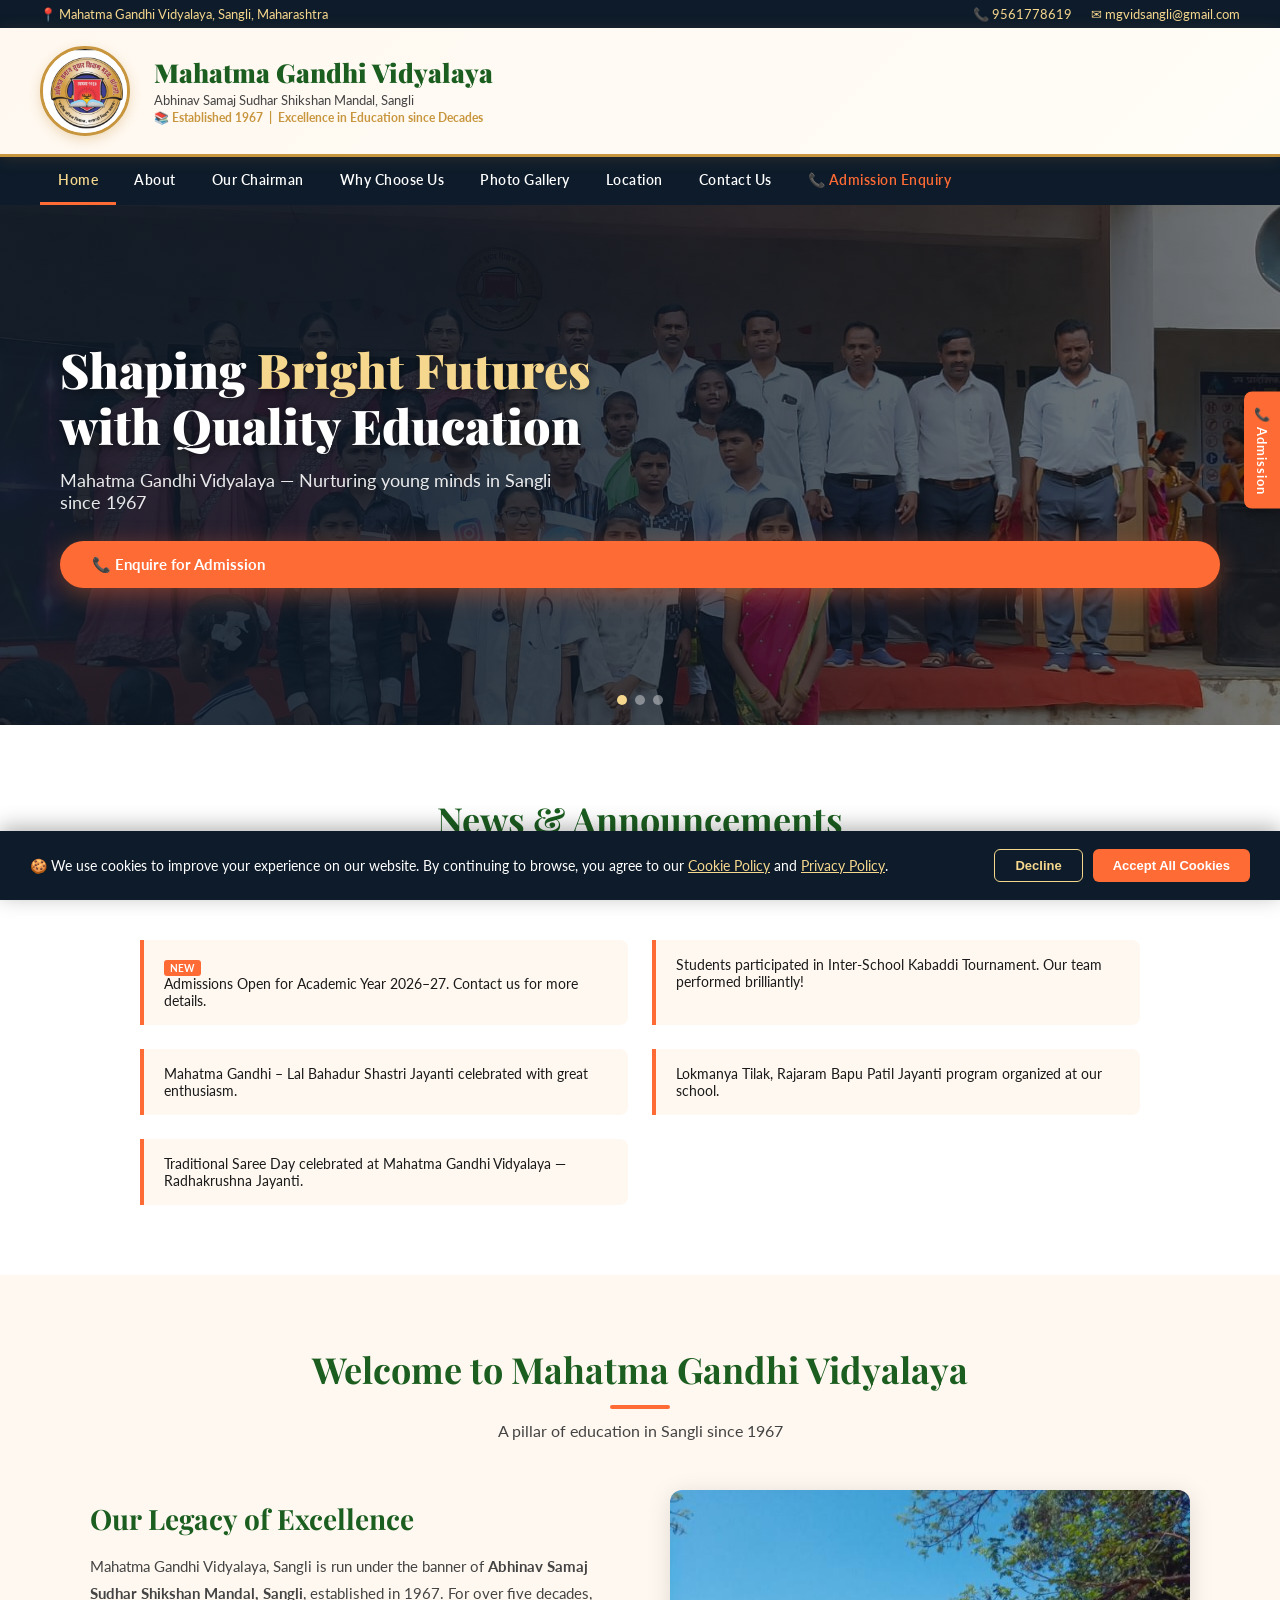
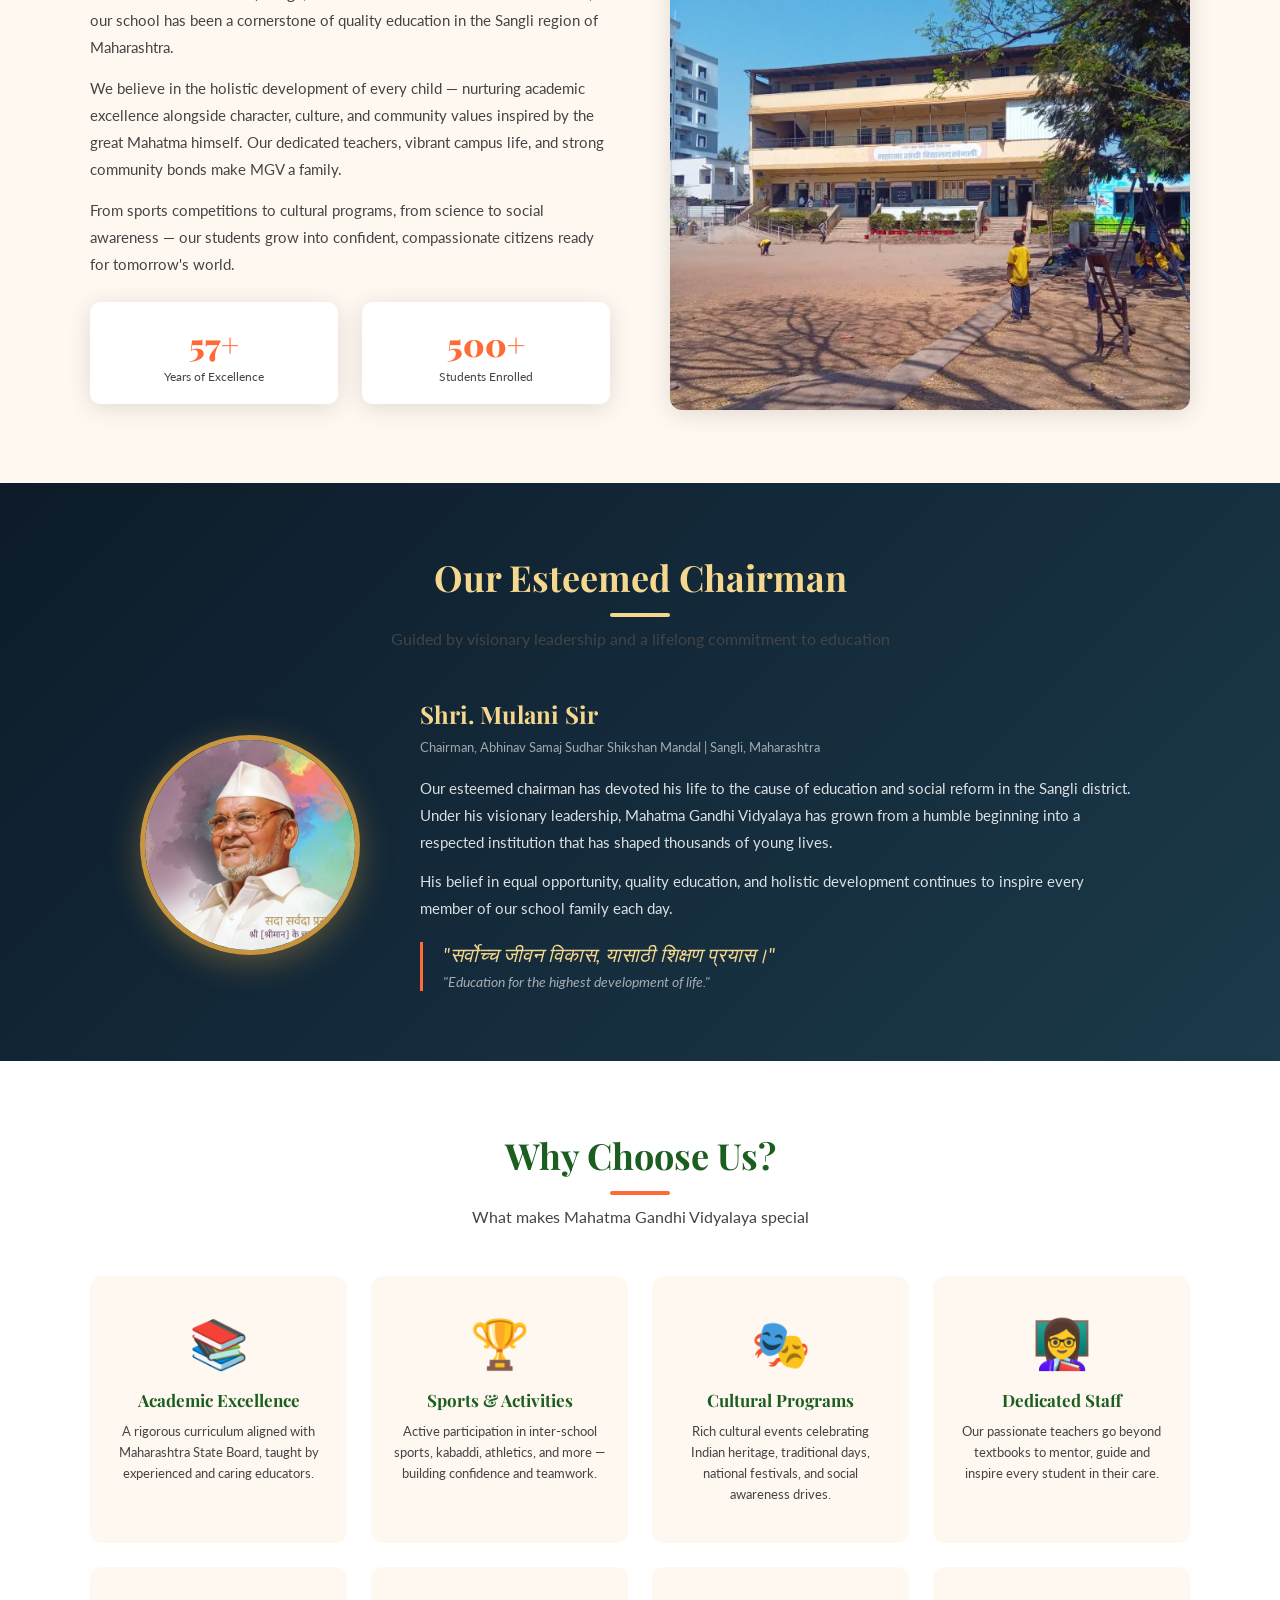
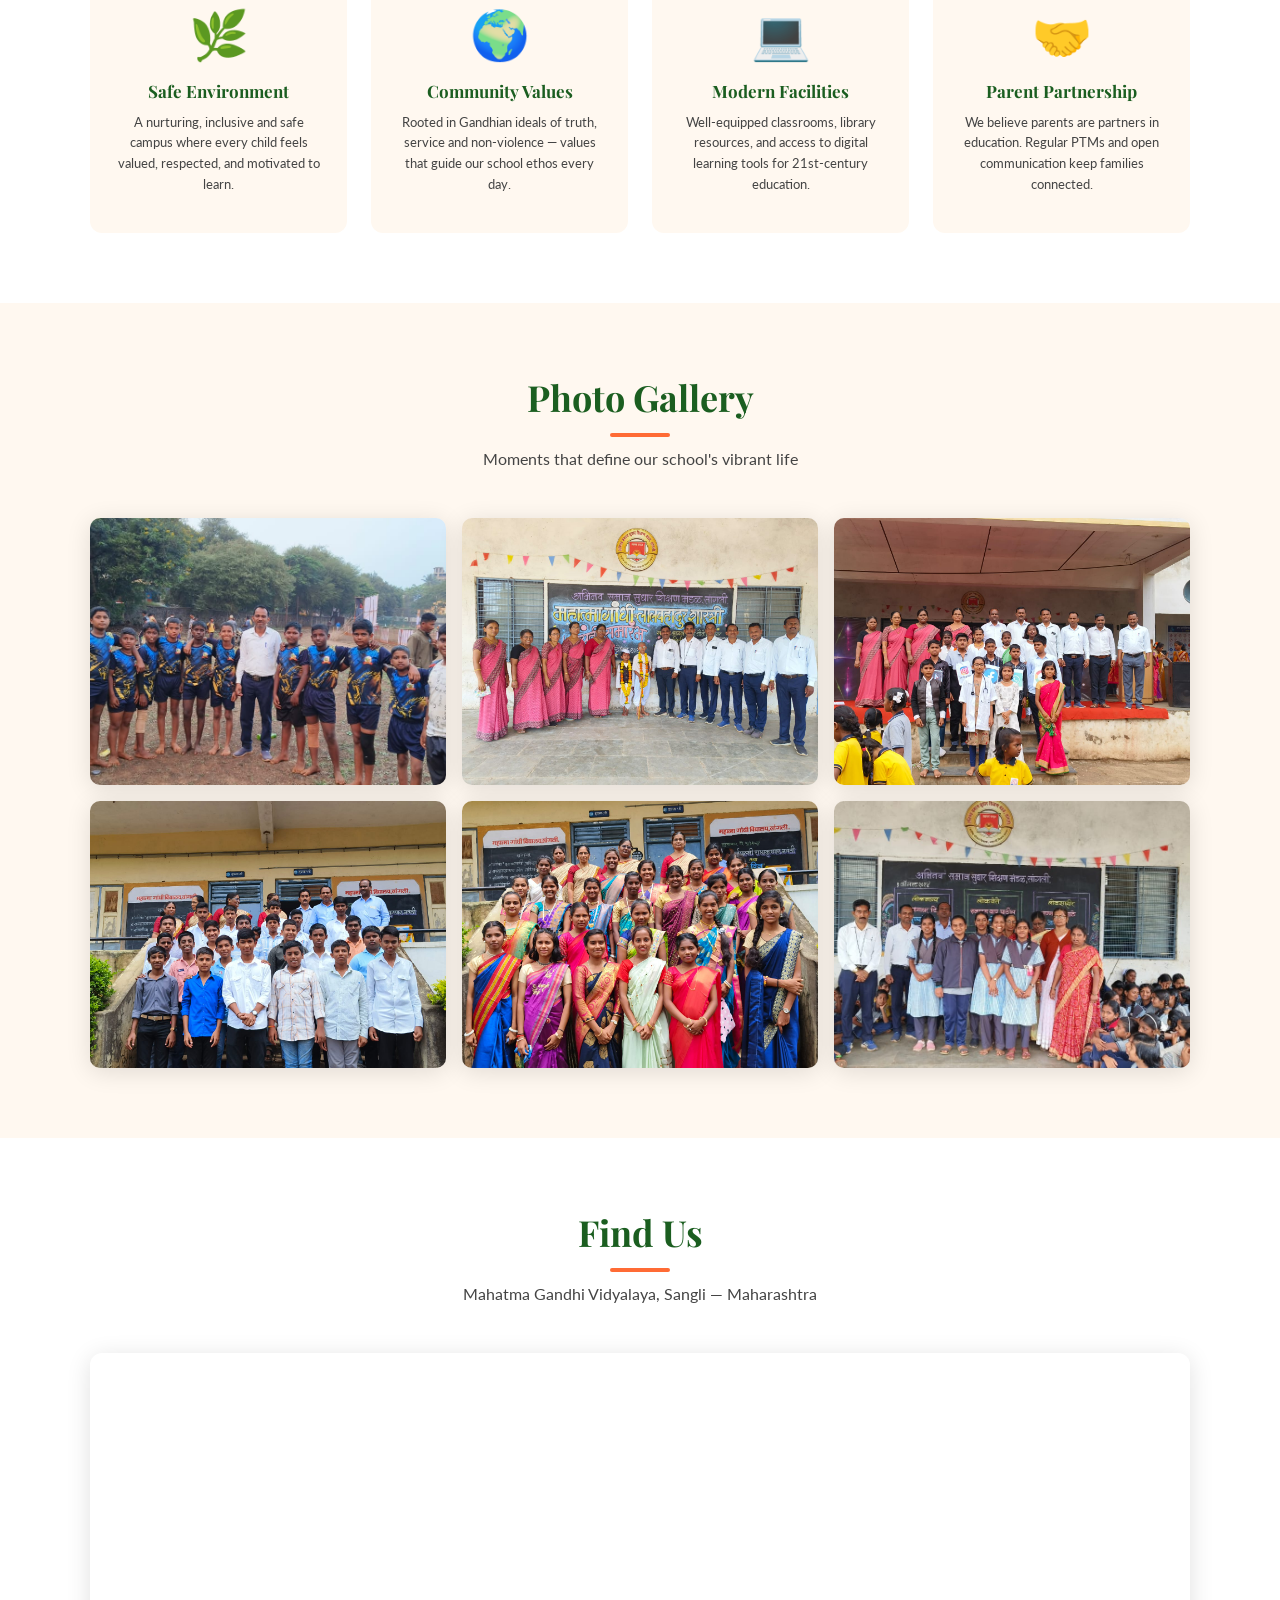
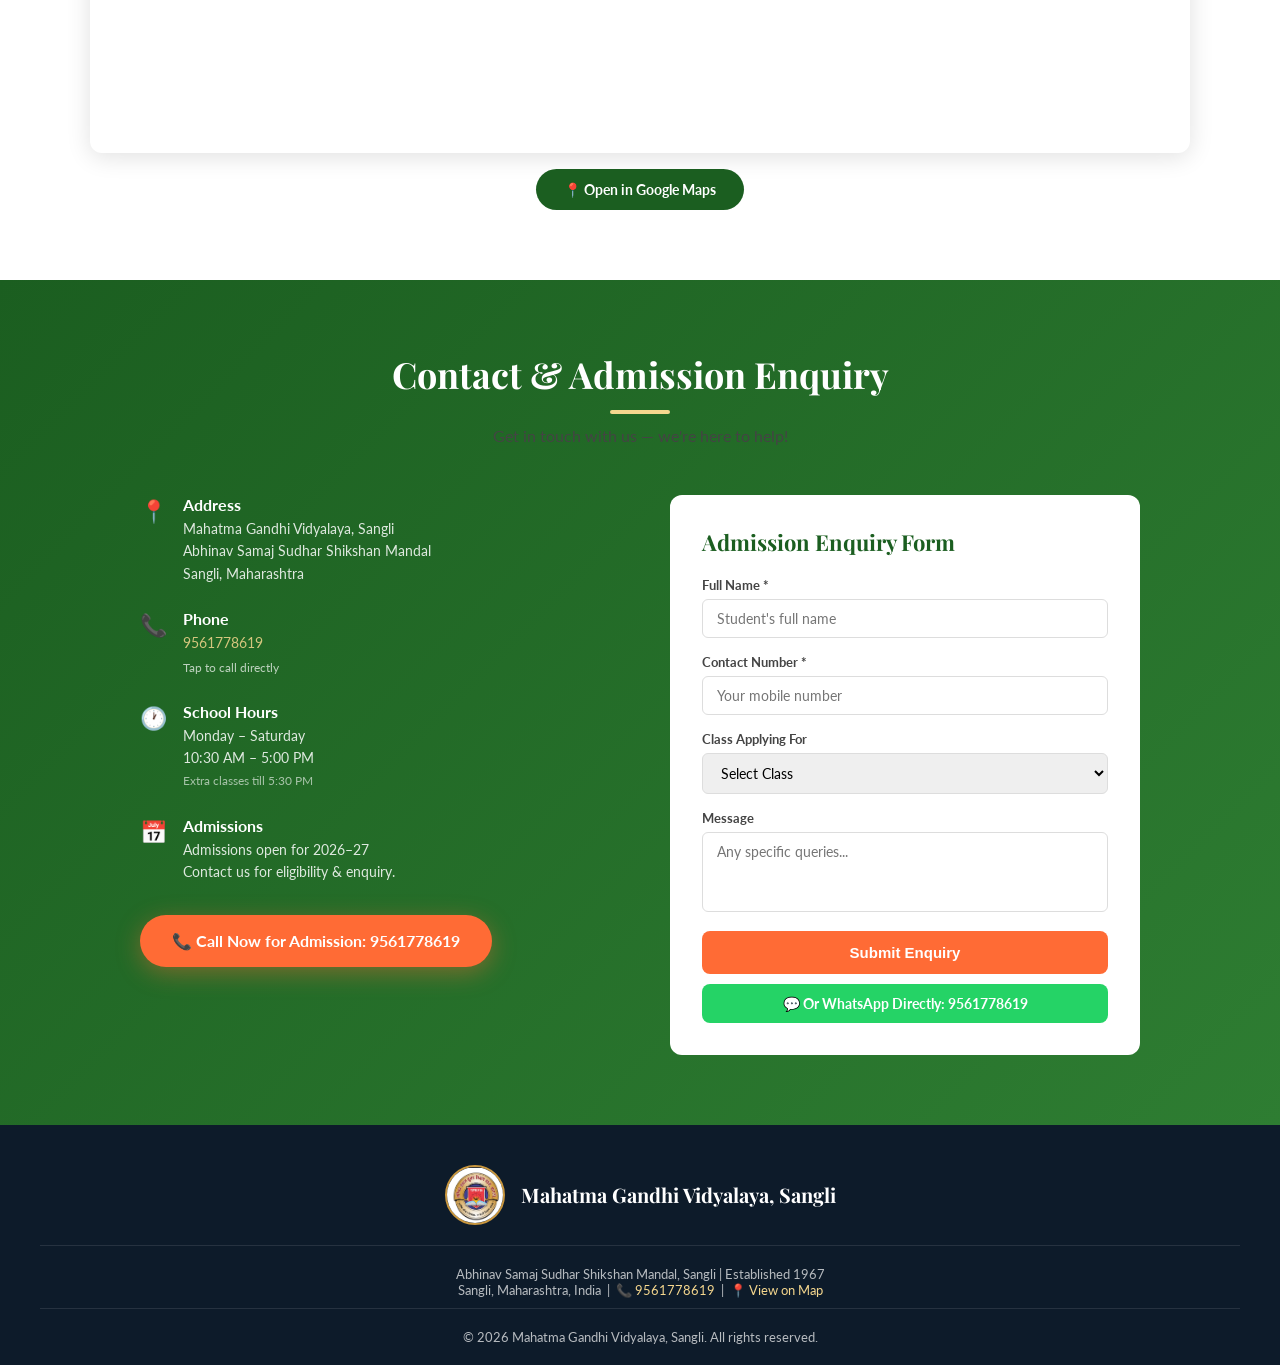
==== commit 5d6b2130: "Update index.html" ====
--- a/index.html
+++ b/index.html
@@ -2,814 +2,807 @@
 <html lang="en">
 <head>
 <meta charset="UTF-8">
-<meta name="viewport" content="width=device-width, initial-scale=1.0">
-<title>Cafe Gold | कैफे गोल्ड — Sangli</title>
-<link rel="preconnect" href="https://fonts.googleapis.com">
-<link href="https://fonts.googleapis.com/css2?family=Cormorant+Garamond:wght@400;600;700&family=Outfit:wght@300;400;500;600&display=swap" rel="stylesheet">
+<meta name="viewport" content="width=device-width, initial-scale=1.0, maximum-scale=5.0">
+<title>Mahatma Gandhi Vidyalaya, Sangli</title>
+<link href="https://fonts.googleapis.com/css2?family=Playfair+Display:wght@400;600;700;900&family=Noto+Sans+Devanagari:wght@400;600;700&family=Lato:wght@300;400;700&display=swap" rel="stylesheet">
 <style>
-:root{
-  --gold:#c9920a;--gold-light:#e8b020;--gold-pale:#fdf3d8;
-  --dark:#0f0a02;--brown:#3d2006;--cream:#fdf8f0;
-  --text:#1a1005;--muted:#7a6240;--border:rgba(201,146,10,0.18);
-  --card:#fffdf7;--white:#ffffff;
-}
-*{box-sizing:border-box;margin:0;padding:0;}
-html{scroll-behavior:smooth;}
-body{font-family:'Outfit',sans-serif;background:var(--cream);color:var(--text);overflow-x:hidden;}
-
-/* ── LOADER ── */
-#loader{position:fixed;inset:0;background:var(--dark);display:flex;flex-direction:column;align-items:center;justify-content:center;z-index:9999;transition:opacity 0.6s;}
-#loader.hidden{opacity:0;pointer-events:none;}
-.loader-logo{font-family:'Cormorant Garamond',serif;font-size:52px;color:var(--gold);letter-spacing:4px;animation:pulse 1.5s infinite;}
-.loader-sub{color:rgba(255,255,255,0.4);font-size:13px;letter-spacing:3px;margin-top:8px;}
-@keyframes pulse{0%,100%{opacity:1;}50%{opacity:0.5;}}
-
-/* ── NAV ── */
-nav{position:sticky;top:0;z-index:100;background:var(--dark);border-bottom:1px solid rgba(201,146,10,0.2);}
-.nav-inner{max-width:1200px;margin:0 auto;padding:0 32px;display:flex;align-items:center;justify-content:space-between;height:66px;}
-.nav-logo{display:flex;flex-direction:column;line-height:1;}
-.nav-logo-en{font-family:'Cormorant Garamond',serif;font-size:24px;color:var(--gold);letter-spacing:2px;}
-.nav-logo-hi{font-size:11px;color:rgba(255,255,255,0.4);letter-spacing:1px;margin-top:1px;}
-.nav-links{display:flex;gap:32px;}
-.nav-links a{color:rgba(255,255,255,0.6);text-decoration:none;font-size:13px;font-weight:500;letter-spacing:0.5px;transition:color 0.2s;position:relative;padding-bottom:4px;}
-.nav-links a::after{content:'';position:absolute;bottom:0;left:0;width:0;height:1px;background:var(--gold);transition:width 0.3s;}
-.nav-links a:hover{color:var(--gold);}
-.nav-links a:hover::after{width:100%;}
-.nav-cta{background:var(--gold);color:var(--dark);border:none;padding:10px 22px;border-radius:6px;font-family:'Outfit',sans-serif;font-size:13px;font-weight:600;cursor:pointer;letter-spacing:0.5px;transition:background 0.2s;}
-.nav-cta:hover{background:var(--gold-light);}
-.nav-hamburger{display:none;flex-direction:column;gap:5px;background:none;border:none;cursor:pointer;padding:4px;}
-.nav-hamburger span{width:24px;height:2px;background:var(--gold);border-radius:2px;display:block;}
-
-/* ── HERO ── */
-.hero{position:relative;height:560px;overflow:hidden;background:var(--dark);}
-.hero-bg{position:absolute;inset:0;background:url('https://images.unsplash.com/photo-1501339847302-ac426a4a7cbb?auto=format&fit=crop&w=1400&q=80') center/cover;opacity:0.35;}
-.hero-overlay{position:absolute;inset:0;background:linear-gradient(135deg,rgba(15,10,2,0.9) 0%,rgba(15,10,2,0.4) 100%);}
-.hero-gold-line{position:absolute;top:0;left:0;right:0;height:3px;background:linear-gradient(90deg,transparent,var(--gold),transparent);}
-.hero-content{position:relative;z-index:2;max-width:1200px;margin:0 auto;padding:0 32px;height:100%;display:flex;align-items:center;}
-.hero-text{max-width:640px;}
-.hero-badge{display:inline-flex;align-items:center;gap:8px;background:rgba(201,146,10,0.15);border:1px solid rgba(201,146,10,0.35);border-radius:20px;padding:6px 16px;margin-bottom:24px;}
-.hero-badge-dot{width:7px;height:7px;background:#4caf50;border-radius:50%;animation:blink 2s infinite;}
-@keyframes blink{0%,100%{opacity:1;}50%{opacity:0.3;}}
-.hero-badge span{color:rgba(255,255,255,0.8);font-size:12px;letter-spacing:1px;}
-.hero-hindi{font-family:'Cormorant Garamond',serif;font-size:18px;color:var(--gold);letter-spacing:3px;margin-bottom:8px;opacity:0.8;}
-.hero-title{font-family:'Cormorant Garamond',serif;font-size:68px;color:#fff;line-height:1.0;margin-bottom:10px;font-weight:700;}
-.hero-title span{color:var(--gold);}
-.hero-sub{color:rgba(255,255,255,0.6);font-size:16px;font-weight:300;margin-bottom:32px;line-height:1.6;}
-.hero-stars{display:flex;align-items:center;gap:10px;margin-bottom:32px;}
-.stars{color:var(--gold);font-size:18px;letter-spacing:2px;}
-.hero-stars span{color:rgba(255,255,255,0.7);font-size:14px;}
-.hero-actions{display:flex;gap:14px;flex-wrap:wrap;}
-.btn-gold{background:var(--gold);color:var(--dark);border:none;padding:14px 30px;border-radius:8px;font-family:'Outfit',sans-serif;font-size:14px;font-weight:600;cursor:pointer;letter-spacing:0.5px;transition:all 0.2s;}
-.btn-gold:hover{background:var(--gold-light);transform:translateY(-1px);}
-.btn-outline{background:transparent;color:#fff;border:1.5px solid rgba(255,255,255,0.35);padding:13px 26px;border-radius:8px;font-family:'Outfit',sans-serif;font-size:14px;cursor:pointer;transition:all 0.2s;}
-.btn-outline:hover{border-color:var(--gold);color:var(--gold);}
-
-/* ── TABS ── */
-.tabs-bar{background:var(--white);border-bottom:1px solid var(--border);position:sticky;top:66px;z-index:90;}
-.tabs-inner{max-width:1200px;margin:0 auto;padding:0 32px;display:flex;gap:0;overflow-x:auto;}
-.tab{padding:16px 22px;font-size:13px;font-weight:500;color:var(--muted);cursor:pointer;border-bottom:2.5px solid transparent;white-space:nowrap;transition:all 0.2s;background:none;border-top:none;border-left:none;border-right:none;font-family:'Outfit',sans-serif;}
-.tab.active,.tab:hover{color:var(--gold);}
-.tab.active{border-bottom-color:var(--gold);}
-
-/* ── INFO BAR ── */
-.info-bar{background:var(--gold-pale);border-bottom:1px solid var(--border);}
-.info-bar-inner{max-width:1200px;margin:0 auto;padding:14px 32px;display:flex;flex-wrap:wrap;gap:24px;align-items:center;}
-.info-chip{display:flex;align-items:center;gap:7px;font-size:13px;color:var(--brown);}
-.info-chip svg{width:15px;height:15px;flex-shrink:0;}
-.feature-pills{display:flex;gap:8px;margin-left:auto;}
-.pill{background:var(--white);border:1px solid var(--border);border-radius:20px;padding:4px 14px;font-size:12px;color:var(--brown);font-weight:500;}
-
-/* ── MAIN LAYOUT ── */
-main{max-width:1200px;margin:0 auto;padding:40px 32px;}
-.layout{display:grid;grid-template-columns:1fr 360px;gap:32px;}
-
-/* ── SECTION CARD ── */
-.section-card{background:var(--card);border:1px solid var(--border);border-radius:16px;padding:32px;margin-bottom:28px;}
-.section-head{display:flex;align-items:center;gap:12px;margin-bottom:24px;}
-.section-head-line{width:3px;height:24px;background:var(--gold);border-radius:2px;}
-.section-title{font-family:'Cormorant Garamond',serif;font-size:26px;color:var(--brown);font-weight:700;}
-
-/* ── MENU ── */
-.menu-tabs{display:flex;gap:8px;flex-wrap:wrap;margin-bottom:24px;}
-.menu-tab{background:var(--white);border:1px solid var(--border);border-radius:20px;padding:7px 18px;font-size:13px;color:var(--muted);cursor:pointer;transition:all 0.2s;font-family:'Outfit',sans-serif;}
-.menu-tab.active,.menu-tab:hover{background:var(--gold);color:var(--dark);border-color:var(--gold);}
-.menu-category{display:none;}
-.menu-category.active{display:grid;grid-template-columns:repeat(auto-fill,minmax(200px,1fr));gap:14px;}
-.menu-item{background:var(--white);border:1px solid var(--border);border-radius:12px;padding:18px 16px;display:flex;flex-direction:column;gap:6px;transition:all 0.2s;cursor:default;}
-.menu-item:hover{border-color:var(--gold);transform:translateY(-2px);}
-.menu-item-icon{font-size:24px;margin-bottom:4px;}
-.menu-item-name{font-size:15px;font-weight:600;color:var(--brown);}
-.menu-item-price{font-size:16px;font-weight:700;color:var(--gold);}
-.menu-item-price::before{content:'₹';}
-
-/* ── GALLERY ── */
-.gallery-filter{display:flex;gap:8px;margin-bottom:20px;flex-wrap:wrap;}
-.gal-btn{background:var(--white);border:1px solid var(--border);border-radius:20px;padding:7px 18px;font-size:13px;color:var(--muted);cursor:pointer;transition:all 0.2s;font-family:'Outfit',sans-serif;}
-.gal-btn.active{background:var(--gold);color:var(--dark);border-color:var(--gold);}
-.gallery-grid{display:grid;grid-template-columns:repeat(3,1fr);gap:12px;}
-.gallery-item{border-radius:12px;overflow:hidden;aspect-ratio:1;cursor:pointer;position:relative;background:var(--gold-pale);}
-.gallery-item img{width:100%;height:100%;object-fit:cover;transition:transform 0.4s;}
-.gallery-item:hover img{transform:scale(1.06);}
-.gallery-item-overlay{position:absolute;inset:0;background:rgba(15,10,2,0.5);opacity:0;transition:opacity 0.3s;display:flex;align-items:center;justify-content:center;}
-.gallery-item:hover .gallery-item-overlay{opacity:1;}
-.gallery-item-overlay span{color:#fff;font-size:13px;font-weight:500;letter-spacing:0.5px;}
-.gallery-placeholder{background:var(--gold-pale);border-radius:12px;aspect-ratio:1;display:flex;flex-direction:column;align-items:center;justify-content:center;gap:8px;border:2px dashed var(--border);}
-.gallery-placeholder svg{width:28px;height:28px;color:var(--gold);opacity:0.6;}
-.gallery-placeholder p{font-size:12px;color:var(--muted);}
-
-/* ── LIGHTBOX ── */
-.lightbox-wrap{display:none;position:fixed;inset:0;background:rgba(0,0,0,0.92);z-index:1000;align-items:center;justify-content:center;}
-.lightbox-wrap.open{display:flex;}
-.lightbox-img{max-width:90vw;max-height:85vh;border-radius:12px;object-fit:contain;}
-.lightbox-close{position:absolute;top:20px;right:24px;background:none;border:none;color:#fff;font-size:32px;cursor:pointer;line-height:1;}
-.lightbox-caption{position:absolute;bottom:24px;color:rgba(255,255,255,0.7);font-size:14px;}
-
-/* ── REVIEWS ── */
-.rating-overview{display:flex;gap:32px;align-items:center;margin-bottom:24px;padding-bottom:24px;border-bottom:1px solid var(--border);}
-.big-num{font-family:'Cormorant Garamond',serif;font-size:72px;color:var(--gold);line-height:1;font-weight:700;}
-.rating-right{flex:1;}
-.bar-row{display:flex;align-items:center;gap:10px;margin-bottom:7px;}
-.bar-num{font-size:12px;color:var(--muted);width:12px;text-align:right;}
-.bar-track{flex:1;height:7px;background:rgba(201,146,10,0.12);border-radius:4px;overflow:hidden;}
-.bar-fill{height:100%;background:var(--gold);border-radius:4px;}
-.bar-count{font-size:12px;color:var(--muted);width:20px;}
-.review-item{padding:20px 0;border-bottom:1px solid var(--border);}
-.review-item:last-child{border-bottom:none;}
-.review-header{display:flex;gap:12px;align-items:center;margin-bottom:10px;}
-.avatar{width:40px;height:40px;border-radius:50%;display:flex;align-items:center;justify-content:center;font-size:14px;font-weight:600;color:#fff;flex-shrink:0;}
-.reviewer-name{font-size:15px;font-weight:600;color:var(--brown);}
-.reviewer-meta{font-size:12px;color:var(--muted);margin-top:2px;}
-.review-stars{color:var(--gold);font-size:14px;letter-spacing:1px;margin-bottom:8px;}
-.review-text{font-size:14px;color:var(--muted);line-height:1.65;}
-.owner-reply{background:rgba(201,146,10,0.06);border-left:3px solid var(--gold);border-radius:0 10px 10px 0;padding:12px 16px;margin-top:12px;}
-.owner-reply-label{font-size:11px;font-weight:600;color:var(--gold);letter-spacing:1px;text-transform:uppercase;margin-bottom:4px;}
-.owner-reply-text{font-size:13px;color:var(--brown);}
-.review-like{display:flex;align-items:center;gap:6px;margin-top:10px;background:none;border:none;cursor:pointer;font-family:'Outfit',sans-serif;font-size:13px;color:var(--muted);padding:0;transition:color 0.2s;}
-.review-like:hover{color:var(--gold);}
-.review-like svg{width:15px;height:15px;}
-.badge-guide{background:rgba(201,146,10,0.12);color:#7a5500;font-size:10px;padding:2px 8px;border-radius:10px;font-weight:500;}
-
-/* ── WRITE REVIEW FORM ── */
-.write-review{background:var(--gold-pale);border:1px solid var(--border);border-radius:12px;padding:24px;margin-top:20px;}
-.write-review h3{font-family:'Cormorant Garamond',serif;font-size:20px;color:var(--brown);margin-bottom:16px;}
-.form-group{margin-bottom:14px;}
-.form-group label{display:block;font-size:12px;font-weight:500;color:var(--muted);letter-spacing:0.5px;margin-bottom:6px;text-transform:uppercase;}
-.form-group input,.form-group textarea{width:100%;background:var(--white);border:1px solid var(--border);border-radius:8px;padding:10px 14px;font-family:'Outfit',sans-serif;font-size:14px;color:var(--text);outline:none;transition:border-color 0.2s;}
-.form-group input:focus,.form-group textarea:focus{border-color:var(--gold);}
-.form-group textarea{height:90px;resize:vertical;}
-.star-select{display:flex;gap:6px;margin-bottom:14px;}
-.star-select button{background:none;border:none;font-size:24px;cursor:pointer;color:#ddd;transition:color 0.2s;padding:0;}
-.star-select button.active,.star-select button:hover{color:var(--gold);}
-.form-success{display:none;background:rgba(76,175,80,0.1);border:1px solid rgba(76,175,80,0.3);border-radius:8px;padding:12px 16px;font-size:14px;color:#2e7d32;margin-top:10px;}
-
-/* ── SIDEBAR ── */
-.sidebar{}
-.map-box{border-radius:14px;overflow:hidden;height:190px;position:relative;background:#e8ddd0;margin-bottom:20px;border:1px solid var(--border);}
-.map-svg{width:100%;height:100%;}
-.map-label{position:absolute;bottom:12px;left:12px;background:var(--white);border-radius:8px;padding:8px 14px;font-size:13px;font-weight:600;color:var(--brown);border:1px solid var(--border);}
-.info-sidebar{background:var(--card);border:1px solid var(--border);border-radius:14px;padding:22px;margin-bottom:20px;}
-.info-row{display:flex;gap:12px;align-items:flex-start;padding:14px 0;border-bottom:1px solid var(--border);}
-.info-row:first-child{padding-top:0;}
-.info-row:last-child{border-bottom:none;padding-bottom:0;}
-.info-icon{width:36px;height:36px;background:rgba(201,146,10,0.1);border-radius:8px;display:flex;align-items:center;justify-content:center;flex-shrink:0;font-size:16px;}
-.info-label{font-size:11px;color:var(--muted);text-transform:uppercase;letter-spacing:0.5px;margin-bottom:3px;}
-.info-value{font-size:14px;font-weight:500;color:var(--brown);}
-.open-badge{display:inline-block;background:rgba(76,175,80,0.12);color:#2e7d32;font-size:12px;font-weight:600;padding:3px 10px;border-radius:20px;}
-
-/* ── POPULAR TIMES ── */
-.popular-times{background:var(--card);border:1px solid var(--border);border-radius:14px;padding:22px;margin-bottom:20px;}
-.pt-title{font-size:14px;font-weight:600;color:var(--brown);margin-bottom:14px;}
-.pt-bars{display:flex;gap:3px;align-items:flex-end;height:60px;}
-.pt-bar-wrap{flex:1;display:flex;flex-direction:column;align-items:center;gap:4px;}
-.pt-bar{width:100%;background:rgba(201,146,10,0.15);border-radius:3px 3px 0 0;transition:background 0.2s;}
-.pt-bar.peak{background:var(--gold);}
-.pt-bar-label{font-size:9px;color:var(--muted);}
-
-/* ── CONTACT FORM ── */
-.contact-card{background:var(--dark);border-radius:14px;padding:24px;margin-bottom:20px;}
-.contact-title{font-family:'Cormorant Garamond',serif;font-size:20px;color:var(--gold);margin-bottom:16px;}
-.contact-form input,.contact-form textarea{width:100%;background:rgba(255,255,255,0.07);border:1px solid rgba(201,146,10,0.2);border-radius:8px;padding:10px 14px;font-family:'Outfit',sans-serif;font-size:13px;color:#fff;outline:none;margin-bottom:10px;transition:border-color 0.2s;}
-.contact-form input:focus,.contact-form textarea:focus{border-color:var(--gold);}
-.contact-form textarea{height:70px;resize:vertical;}
-.contact-form input::placeholder,.contact-form textarea::placeholder{color:rgba(255,255,255,0.3);}
-.contact-success{display:none;color:#81c784;font-size:13px;margin-top:8px;}
-
-/* ── NEARBY ── */
-.nearby-card{background:var(--card);border:1px solid var(--border);border-radius:14px;padding:22px;margin-bottom:20px;}
-.nearby-title{font-size:14px;font-weight:600;color:var(--brown);margin-bottom:14px;}
-.nearby-item{display:flex;justify-content:space-between;align-items:center;padding:10px 0;border-bottom:1px solid var(--border);}
-.nearby-item:last-child{border-bottom:none;}
-.nearby-name{font-size:13px;font-weight:500;color:var(--brown);}
-.nearby-meta{font-size:12px;color:var(--muted);}
-.nearby-rating{font-size:13px;font-weight:600;color:var(--gold);}
-
-/* ── FOOTER ── */
-footer{background:var(--dark);border-top:1px solid rgba(201,146,10,0.2);margin-top:60px;}
-.footer-inner{max-width:1200px;margin:0 auto;padding:48px 32px 24px;}
-.footer-grid{display:grid;grid-template-columns:2fr 1fr 1fr;gap:40px;margin-bottom:40px;}
-.footer-logo-en{font-family:'Cormorant Garamond',serif;font-size:32px;color:var(--gold);letter-spacing:2px;}
-.footer-logo-hi{font-size:13px;color:rgba(255,255,255,0.3);margin-top:2px;margin-bottom:12px;}
-.footer-desc{font-size:14px;color:rgba(255,255,255,0.4);line-height:1.7;}
-.footer-col-title{font-size:12px;font-weight:600;color:rgba(255,255,255,0.5);text-transform:uppercase;letter-spacing:1px;margin-bottom:14px;}
-.footer-links{display:flex;flex-direction:column;gap:10px;}
-.footer-links a{font-size:13px;color:rgba(255,255,255,0.4);text-decoration:none;transition:color 0.2s;}
-.footer-links a:hover{color:var(--gold);}
-.footer-bottom{border-top:1px solid rgba(255,255,255,0.07);padding-top:20px;display:flex;justify-content:space-between;align-items:center;}
-.footer-bottom p{font-size:12px;color:rgba(255,255,255,0.3);}
-.footer-gold{color:var(--gold);}
-.insta-link{display:flex;align-items:center;gap:6px;font-size:13px;color:rgba(255,255,255,0.4);text-decoration:none;transition:color 0.2s;}
-.insta-link:hover{color:var(--gold);}
-
-/* ── SECTION REVEAL ── */
-.reveal{opacity:0;transform:translateY(24px);transition:opacity 0.6s ease,transform 0.6s ease;}
-.reveal.visible{opacity:1;transform:none;}
-
-/* ── MOBILE ── */
-@media(max-width:900px){
-  .layout{grid-template-columns:1fr;}
-  .hero-title{font-size:44px;}
-  .footer-grid{grid-template-columns:1fr;}
-  .gallery-grid{grid-template-columns:repeat(2,1fr);}
-  .menu-category.active{grid-template-columns:repeat(2,1fr);}
-  .nav-links{display:none;}
-  .nav-hamburger{display:flex;}
-  .mobile-menu{display:none;position:absolute;top:66px;left:0;right:0;background:var(--dark);border-top:1px solid rgba(201,146,10,0.2);padding:20px 32px;}
-  .mobile-menu.open{display:flex;flex-direction:column;gap:16px;}
-  .mobile-menu a{color:rgba(255,255,255,0.7);text-decoration:none;font-size:15px;}
-}
-@media(max-width:560px){
-  .gallery-grid{grid-template-columns:repeat(2,1fr);}
-  main{padding:24px 16px;}
-  .info-bar-inner{padding:12px 16px;}
-  .nav-inner{padding:0 16px;}
-  .tabs-inner{padding:0 16px;}
-}
+:root {
+  --saffron: #FF6B35;
+  --deep-green: #1B5E20;
+  --gold: #C8963E;
+  --gold-light: #F5D78E;
+  --dark-navy: #0D1B2A;
+  --cream: #FFF8F0;
+  --text-dark: #1a1a1a;
+  --text-mid: #444;
+  --white: #ffffff;
+  --shadow: 0 4px 24px rgba(0,0,0,0.12);
+}
+
+* { margin: 0; padding: 0; box-sizing: border-box; }
+html { scroll-behavior: smooth; }
+body { font-family: 'Lato', sans-serif; background: var(--cream); color: var(--text-dark); }
+
+/* === COOKIE BANNER === */
+#cookie-banner {
+  position: fixed; bottom: 0; left: 0; right: 0; z-index: 9999;
+  background: var(--dark-navy); color: var(--white);
+  padding: 18px 30px; display: flex; align-items: center; justify-content: space-between;
+  flex-wrap: wrap; gap: 12px; box-shadow: 0 -4px 20px rgba(0,0,0,0.3);
+}
+#cookie-banner p { font-size: 14px; flex: 1; min-width: 200px; }
+#cookie-banner a { color: var(--gold-light); text-decoration: underline; }
+.cookie-btns { display: flex; gap: 10px; }
+.cookie-btns button {
+  padding: 8px 20px; border: none; border-radius: 6px; cursor: pointer; font-weight: 700; font-size: 13px;
+}
+#accept-cookies { background: var(--saffron); color: white; }
+#decline-cookies { background: transparent; color: var(--gold-light); border: 1px solid var(--gold-light) !important; }
+
+/* === TOP BAR === */
+.top-bar {
+  background: var(--dark-navy); color: var(--gold-light);
+  padding: 6px 40px; display: flex; justify-content: space-between; align-items: center;
+  font-size: 13px;
+}
+.top-bar a { color: var(--gold-light); text-decoration: none; margin-left: 16px; }
+.top-bar a:hover { color: var(--saffron); }
+
+/* === HEADER === */
+header {
+  background: linear-gradient(135deg, #fff8f0 0%, #fffdf7 100%);
+  border-bottom: 3px solid var(--gold);
+  padding: 18px 40px;
+  display: flex; align-items: center; gap: 24px;
+  position: sticky; top: 0; z-index: 1000; transition: box-shadow 0.3s;
+  box-shadow: 0 2px 16px rgba(200,150,62,0.15);
+}
+.logo-circle {
+  width: 90px; height: 90px; border-radius: 50%;
+  border: 3px solid var(--gold);
+  object-fit: cover; flex-shrink: 0;
+  box-shadow: 0 4px 12px rgba(200,150,62,0.3);
+}
+.school-title h1 {
+  font-family: 'Playfair Display', serif;
+  font-size: 26px; font-weight: 900; color: var(--deep-green);
+  line-height: 1.2;
+}
+.school-title p { font-size: 13px; color: var(--text-mid); margin-top: 3px; }
+.school-title .estd { color: var(--gold); font-weight: 700; font-size: 12px; margin-top: 2px; }
+
+/* === NAV === */
+nav {
+  background: var(--dark-navy); padding: 0 40px;
+  position: sticky; top: 0; z-index: 999;
+}
+.nav-inner { display: flex; align-items: center; overflow-x: auto; -webkit-overflow-scrolling: touch; scrollbar-width: none; } .nav-inner::-webkit-scrollbar { display: none; }
+nav a {
+  color: var(--white); text-decoration: none; padding: 14px 18px;
+  font-size: 14px; font-weight: 600; white-space: nowrap;
+  transition: all 0.2s; letter-spacing: 0.5px; border-bottom: 3px solid transparent;
+}
+nav a:hover, nav a.active { color: var(--gold-light); border-bottom-color: var(--saffron); }
+
+/* === HERO SLIDER === */
+.hero {
+  position: relative; height: 520px; overflow: hidden;
+  background: linear-gradient(135deg, var(--dark-navy) 0%, #1B3A4B 100%);
+}
+.hero-slide {
+  position: absolute; inset: 0; opacity: 0;
+  transition: opacity 1s ease;
+  display: flex; align-items: center; justify-content: center;
+}
+.hero-slide.active { opacity: 1; }
+.hero-slide img { width: 100%; height: 100%; object-fit: cover; filter: brightness(0.6); }
+.hero-overlay {
+  position: absolute; inset: 0;
+  background: linear-gradient(to right, rgba(13,27,42,0.8) 30%, rgba(13,27,42,0.2));
+  display: flex; flex-direction: column; justify-content: center;
+  padding: 60px; color: white;
+}
+.hero-overlay h2 {
+  font-family: 'Playfair Display', serif;
+  font-size: 48px; font-weight: 900; line-height: 1.15;
+  text-shadow: 0 2px 8px rgba(0,0,0,0.5);
+  max-width: 600px;
+}
+.hero-overlay h2 span { color: var(--gold-light); }
+.hero-overlay p { margin-top: 16px; font-size: 18px; max-width: 500px; opacity: 0.9; }
+.hero-btn {
+  margin-top: 28px; display: inline-block;
+  background: var(--saffron); color: white;
+  padding: 14px 32px; border-radius: 50px; text-decoration: none;
+  font-weight: 700; font-size: 15px; transition: all 0.3s;
+  box-shadow: 0 6px 24px rgba(255,107,53,0.4);
+}
+.hero-btn:hover { background: #e55a2b; transform: translateY(-2px); }
+.hero-dots {
+  position: absolute; bottom: 20px; left: 50%; transform: translateX(-50%);
+  display: flex; gap: 8px;
+}
+.hero-dots span {
+  width: 10px; height: 10px; border-radius: 50%;
+  background: rgba(255,255,255,0.4); cursor: pointer; transition: background 0.3s;
+}
+.hero-dots span.active { background: var(--gold-light); }
+
+/* === ADMISSION FLOAT === */
+.admit-float {
+  position: fixed; right: 0; top: 50%; transform: translateY(-50%);
+  z-index: 888; display: flex; flex-direction: column; gap: 4px;
+}
+.admit-float a {
+  display: block; padding: 14px 10px;
+  writing-mode: vertical-rl; text-orientation: mixed;
+  background: var(--saffron); color: white; text-decoration: none;
+  font-weight: 700; font-size: 13px; letter-spacing: 1px;
+  border-radius: 8px 0 0 8px; box-shadow: -4px 4px 12px rgba(0,0,0,0.2);
+  transition: all 0.3s;
+}
+.admit-float a:hover { background: var(--deep-green); }
+
+/* === SECTION STYLES === */
+section { padding: 70px 40px; }
+.section-title {
+  text-align: center; margin-bottom: 50px;
+}
+.section-title h2 {
+  font-family: 'Playfair Display', serif;
+  font-size: 36px; font-weight: 700; color: var(--deep-green);
+  position: relative; display: inline-block;
+}
+.section-title h2::after {
+  content: ''; display: block; width: 60px; height: 4px;
+  background: var(--saffron); margin: 12px auto 0; border-radius: 2px;
+}
+.section-title p { color: var(--text-mid); margin-top: 12px; font-size: 16px; }
+
+/* === ANNOUNCEMENTS === */
+.announcements { background: white; }
+.announce-grid { display: grid; grid-template-columns: 1fr 1fr; gap: 24px; max-width: 1000px; margin: 0 auto; }
+.announce-item {
+  border-left: 4px solid var(--saffron); padding: 16px 20px;
+  background: var(--cream); border-radius: 0 8px 8px 0;
+  transition: transform 0.2s;
+}
+.announce-item:hover { transform: translateX(4px); }
+.announce-item .date { font-size: 12px; color: var(--gold); font-weight: 700; margin-bottom: 6px; }
+.announce-item p { font-size: 14px; color: var(--text-dark); }
+.announce-item.new::before {
+  content: 'NEW'; font-size: 10px; background: var(--saffron); color: white;
+  padding: 2px 6px; border-radius: 3px; margin-right: 8px; font-weight: 700;
+}
+
+/* === WELCOME === */
+.welcome { background: var(--cream); }
+.welcome-grid { display: grid; grid-template-columns: 1fr 1fr; gap: 60px; align-items: center; max-width: 1100px; margin: 0 auto; }
+.welcome-text h3 { font-family: 'Playfair Display', serif; font-size: 28px; color: var(--deep-green); margin-bottom: 16px; }
+.welcome-text p { line-height: 1.8; color: var(--text-mid); font-size: 15px; margin-bottom: 14px; }
+.welcome-img img { width: 100%; border-radius: 12px; box-shadow: var(--shadow); }
+.stat-row { display: flex; gap: 24px; margin-top: 24px; }
+.stat-box { text-align: center; background: white; border-radius: 10px; padding: 20px; flex: 1; box-shadow: var(--shadow); }
+.stat-box .num { font-family: 'Playfair Display', serif; font-size: 32px; font-weight: 900; color: var(--saffron); }
+.stat-box .lbl { font-size: 12px; color: var(--text-mid); margin-top: 4px; }
+
+/* === FOUNDER === */
+.founder { background: linear-gradient(135deg, var(--dark-navy) 0%, #1B3A4B 100%); color: white; }
+.founder .section-title h2 { color: var(--gold-light); }
+.founder .section-title h2::after { background: var(--gold-light); }
+.founder-inner { display: flex; align-items: center; gap: 60px; max-width: 1000px; margin: 0 auto; }
+.founder-photo {
+  width: 220px; height: 220px; border-radius: 50%; flex-shrink: 0;
+  object-fit: cover; object-position: top;
+  border: 5px solid var(--gold); box-shadow: 0 8px 32px rgba(200,150,62,0.4);
+}
+.founder-text h3 { font-family: 'Playfair Display', serif; font-size: 24px; color: var(--gold-light); margin-bottom: 6px; }
+.founder-text .role { font-size: 13px; color: rgba(255,255,255,0.6); margin-bottom: 16px; }
+.founder-text p { line-height: 1.8; font-size: 15px; color: rgba(255,255,255,0.85); }
+.quote { font-size: 20px; font-style: italic; color: var(--gold-light); border-left: 3px solid var(--saffron); padding-left: 20px; margin-top: 20px; }
+
+/* === WHY CHOOSE === */
+.why { background: white; }
+.why-grid { display: grid; grid-template-columns: repeat(4, 1fr); gap: 24px; max-width: 1100px; margin: 0 auto; }
+.why-card {
+  text-align: center; padding: 36px 20px; border-radius: 12px;
+  border: 2px solid transparent; transition: all 0.3s;
+  background: var(--cream);
+}
+.why-card:hover { border-color: var(--gold); transform: translateY(-6px); box-shadow: var(--shadow); }
+.why-card .icon { font-size: 48px; margin-bottom: 16px; }
+.why-card h4 { font-family: 'Playfair Display', serif; font-size: 17px; color: var(--deep-green); margin-bottom: 10px; }
+.why-card p { font-size: 13px; color: var(--text-mid); line-height: 1.6; }
+
+/* === GALLERY === */
+.gallery { background: var(--cream); }
+.gallery-grid { display: grid; grid-template-columns: repeat(3, 1fr); gap: 16px; max-width: 1100px; margin: 0 auto; }
+.gallery-item {
+  position: relative; border-radius: 10px; overflow: hidden;
+  aspect-ratio: 4/3; cursor: pointer; box-shadow: var(--shadow);
+  transition: transform 0.3s;
+}
+.gallery-item:hover { transform: scale(1.03); } @media (hover: none) { .gallery-item:hover { transform: none; } }
+.gallery-item img { width: 100%; height: 100%; object-fit: cover; }
+.gallery-item .caption {
+  position: absolute; bottom: 0; left: 0; right: 0;
+  background: linear-gradient(to top, rgba(0,0,0,0.7), transparent);
+  color: white; padding: 20px 12px 10px; font-size: 13px; font-weight: 600;
+}
+
+/* === LIGHTBOX === */
+#lightbox {
+  display: none; position: fixed; inset: 0; background: rgba(0,0,0,0.9);
+  z-index: 9998; align-items: center; justify-content: center;
+}
+#lightbox.open { display: flex; }
+#lightbox img { max-width: 90vw; max-height: 85vh; border-radius: 8px; }
+#lightbox-close {
+  position: absolute; top: 20px; right: 30px; color: white; font-size: 36px;
+  cursor: pointer; font-weight: 300;
+}
+
+/* === MAP === */
+.map-section { background: white; }
+.map-container { max-width: 1100px; margin: 0 auto; }
+.map-wrap { border-radius: 12px; overflow: hidden; box-shadow: var(--shadow); height: 400px; }
+.map-wrap iframe { width: 100%; height: 100%; border: none; }
+
+/* === CONTACT === */
+.contact { background: linear-gradient(135deg, var(--deep-green) 0%, #2E7D32 100%); color: white; }
+.contact .section-title h2 { color: white; }
+.contact .section-title h2::after { background: var(--gold-light); }
+.contact-grid { display: grid; grid-template-columns: 1fr 1fr; gap: 60px; max-width: 1000px; margin: 0 auto; align-items: start; }
+.contact-info .item { display: flex; gap: 16px; margin-bottom: 24px; align-items: flex-start; }
+.contact-info .item .ic { font-size: 22px; margin-top: 2px; }
+.contact-info .item div h4 { font-weight: 700; margin-bottom: 4px; }
+.contact-info .item div p { font-size: 14px; opacity: 0.85; line-height: 1.6; }
+.contact-info .item div a { color: var(--gold-light); text-decoration: none; }
+.admit-form { background: white; border-radius: 12px; padding: 32px; color: var(--text-dark); }
+.admit-form h3 { font-family: 'Playfair Display', serif; font-size: 22px; margin-bottom: 20px; color: var(--deep-green); }
+.form-field { margin-bottom: 16px; }
+.form-field label { display: block; font-size: 13px; font-weight: 700; margin-bottom: 6px; color: var(--text-mid); }
+.form-field input, .form-field textarea, .form-field select {
+  width: 100%; padding: 10px 14px; border: 1px solid #ddd; border-radius: 6px;
+  font-size: 14px; font-family: 'Lato', sans-serif; transition: border-color 0.2s;
+}
+.form-field input:focus, .form-field textarea:focus { outline: none; border-color: var(--deep-green); }
+.form-field textarea { height: 80px; resize: none; }
+.submit-btn {
+  width: 100%; padding: 13px; background: var(--saffron); color: white; border: none;
+  border-radius: 8px; font-weight: 700; font-size: 15px; cursor: pointer; transition: background 0.2s;
+}
+.submit-btn:hover { background: #e55a2b; }
+.call-btn {
+  display: block; text-align: center; margin-top: 10px;
+  background: var(--deep-green); color: white; padding: 11px;
+  border-radius: 8px; text-decoration: none; font-weight: 700; font-size: 14px;
+}
+.call-btn:hover { background: #1B5E20; }
+
+/* === FOOTER === */
+footer {
+  background: var(--dark-navy); color: rgba(255,255,255,0.7);
+  padding: 40px 40px 20px; text-align: center;
+}
+footer .footer-logo { display: flex; align-items: center; justify-content: center; gap: 16px; margin-bottom: 20px; }
+footer .footer-logo img { width: 60px; height: 60px; border-radius: 50%; border: 2px solid var(--gold); }
+footer .footer-logo span { font-family: 'Playfair Display', serif; font-size: 20px; color: white; font-weight: 700; }
+footer p { font-size: 13px; margin-top: 20px; border-top: 1px solid rgba(255,255,255,0.1); padding-top: 20px; }
+footer a { color: var(--gold-light); text-decoration: none; }
+
+/* === RESPONSIVE === */
+@media (max-width: 900px) {
+  header { padding: 10px 16px; gap: 14px; position: relative; top: auto; }
+  nav { top: 0; position: sticky; }
+  section { padding: 40px 16px; }
+  .welcome-grid, .founder-inner, .contact-grid { grid-template-columns: 1fr; gap: 24px; }
+  .why-grid { grid-template-columns: 1fr 1fr; }
+  .gallery-grid { grid-template-columns: 1fr 1fr; gap: 10px; }
+  .announce-grid { grid-template-columns: 1fr; }
+  .hero { height: 340px; }
+  .hero-overlay h2 { font-size: 26px; }
+  .hero-overlay p { font-size: 14px; }
+  .hero-overlay { padding: 24px 20px; }
+  .hero-btn { font-size: 13px; padding: 11px 22px; }
+  .school-title h1 { font-size: 17px; }
+  .school-title p, .school-title .estd { font-size: 11px; }
+  .top-bar { display: none; }
+  .stat-row { gap: 10px; }
+  .stat-box .num { font-size: 24px; }
+  .section-title h2 { font-size: 26px; }
+  .founder-photo { width: 160px; height: 160px; margin: 0 auto; display: block; }
+  .founder-inner { text-align: center; flex-direction: column; align-items: center; }
+  .quote { text-align: left; }
+  .why-card { padding: 24px 14px; }
+  .admit-form { padding: 20px; }
+  .map-wrap { height: 300px; }
+  footer { padding: 28px 16px 16px; }
+  footer .footer-logo span { font-size: 16px; }
+}
+@media (max-width: 600px) {
+  header { padding: 8px 12px; gap: 10px; }
+  .logo-circle { width: 55px; height: 55px; }
+  .school-title h1 { font-size: 14px; }
+  .school-title p { display: none; }
+  .school-title .estd { font-size: 10px; }
+  nav { padding: 0 4px; }
+  nav a { padding: 12px 10px; font-size: 12px; }
+  .hero { height: 280px; }
+  .hero-overlay h2 { font-size: 20px; }
+  .hero-overlay p { display: none; }
+  .hero-overlay { padding: 20px 16px; }
+  .hero-btn { font-size: 12px; padding: 10px 18px; margin-top: 16px; }
+  .why-grid { grid-template-columns: 1fr 1fr; gap: 12px; }
+  .gallery-grid { grid-template-columns: 1fr 1fr; gap: 8px; }
+  .gallery-item { aspect-ratio: 1/1; }
+  .admit-float { display: none; }
+  section { padding: 36px 14px; }
+  .section-title h2 { font-size: 22px; }
+  .stat-row { flex-wrap: wrap; }
+  .stat-box { min-width: calc(50% - 12px); }
+  .contact-grid { gap: 20px; }
+  .hero-dots span { width: 7px; height: 7px; }
+  .cookie-btns { width: 100%; justify-content: flex-end; }
+  #cookie-banner { padding: 14px 16px; }
+  #cookie-banner p { font-size: 12px; }
+  .founder-photo { width: 130px; height: 130px; }
+  .founder-text h3 { font-size: 18px; }
+  .why-card .icon { font-size: 36px; }
+  .why-card h4 { font-size: 14px; }
+  .why-card p { font-size: 12px; }
+  .form-field input, .form-field textarea, .form-field select { font-size: 16px; }
+}
+@media (max-width: 400px) {
+  .why-grid { grid-template-columns: 1fr; }
+  .gallery-grid { grid-template-columns: 1fr 1fr; }
+  .school-title h1 { font-size: 13px; }
+  nav a { padding: 11px 8px; font-size: 11px; }
+}
+
+/* === MODAL === */
+#success-modal {
+  display: none; position: fixed; inset: 0; background: rgba(0,0,0,0.5);
+  z-index: 9997; align-items: center; justify-content: center;
+}
+#success-modal.open { display: flex; }
+.modal-box { background: white; padding: 40px; border-radius: 12px; text-align: center; max-width: 400px; }
+.modal-box .tick { font-size: 60px; color: var(--deep-green); }
+.modal-box h3 { font-family: 'Playfair Display', serif; margin-top: 12px; color: var(--deep-green); }
+.modal-box p { color: var(--text-mid); margin-top: 8px; font-size: 14px; }
+.modal-box button { margin-top: 20px; padding: 10px 28px; background: var(--saffron); color: white; border: none; border-radius: 6px; cursor: pointer; font-weight: 700; }
 </style>
 </head>
 <body>
 
-<div id="loader">
-  <div class="loader-logo">CAFE GOLD</div>
-  <div class="loader-sub">कैफे गोल्ड — SANGLI</div>
+<!-- COOKIE BANNER -->
+<div id="cookie-banner">
+  <p>🍪 We use cookies to improve your experience on our website. By continuing to browse, you agree to our <a href="#">Cookie Policy</a> and <a href="#">Privacy Policy</a>.</p>
+  <div class="cookie-btns">
+    <button id="decline-cookies">Decline</button>
+    <button id="accept-cookies">Accept All Cookies</button>
+  </div>
 </div>
 
-<div class="lightbox-wrap" id="lightbox">
-  <button class="lightbox-close" onclick="closeLightbox()">×</button>
-  <img class="lightbox-img" id="lightbox-img" src="" alt="">
-  <div class="lightbox-caption" id="lightbox-caption"></div>
+<!-- TOP BAR -->
+<div class="top-bar">
+  <span>📍 Mahatma Gandhi Vidyalaya, Sangli, Maharashtra</span>
+  <div>
+    <a href="tel:9561778619">📞 9561778619</a>
+    <a href="mailto:mgvidsangli@gmail.com">✉ mgvidsangli@gmail.com</a>
+  </div>
 </div>
 
+<!-- HEADER -->
+<header>
+  <img src="[data-uri]" alt="MGV Logo" class="logo-circle">
+  <div class="school-title">
+    <h1>Mahatma Gandhi Vidyalaya</h1>
+    <p>Abhinav Samaj Sudhar Shikshan Mandal, Sangli</p>
+    <p class="estd">📚 Established 1967 &nbsp;|&nbsp; Excellence in Education since Decades</p>
+  </div>
+</header>
+
+<!-- NAV -->
 <nav>
   <div class="nav-inner">
-    <div class="nav-logo">
-      <span class="nav-logo-en">CAFE GOLD</span>
-      <span class="nav-logo-hi">कैफे गोल्ड</span>
-    </div>
-    <div class="nav-links">
-      <a href="#overview">Overview</a>
-      <a href="#menu">Menu</a>
-      <a href="#gallery">Gallery</a>
-      <a href="#reviews">Reviews</a>
-      <a href="#contact">Contact</a>
-    </div>
-    <button class="nav-cta" onclick="scrollTo('#contact')">Reserve a Table</button>
-    <button class="nav-hamburger" onclick="toggleMobile()">
-      <span></span><span></span><span></span>
-    </button>
-  </div>
-  <div class="mobile-menu" id="mobile-menu">
-    <a href="#overview" onclick="toggleMobile()">Overview</a>
-    <a href="#menu" onclick="toggleMobile()">Menu</a>
-    <a href="#gallery" onclick="toggleMobile()">Gallery</a>
-    <a href="#reviews" onclick="toggleMobile()">Reviews</a>
-    <a href="#contact" onclick="toggleMobile()">Contact</a>
+    <a href="javascript:void(0)" onclick="scrollTo('home')" class="active">Home</a>
+    <a href="javascript:void(0)" onclick="scrollTo('about')">About</a>
+    <a href="javascript:void(0)" onclick="scrollTo('founder')">Our Chairman</a>
+    <a href="javascript:void(0)" onclick="scrollTo('why')">Why Choose Us</a>
+    <a href="javascript:void(0)" onclick="scrollTo('gallery')">Photo Gallery</a>
+    <a href="javascript:void(0)" onclick="scrollTo('map')">Location</a>
+    <a href="javascript:void(0)" onclick="scrollTo('contact')">Contact Us</a>
+    <a href="tel:9561778619" style="color: var(--saffron);">📞 Admission Enquiry</a>
   </div>
 </nav>
 
-<section class="hero" id="overview">
-  <div class="hero-bg"></div>
-  <div class="hero-overlay"></div>
-  <div class="hero-gold-line"></div>
-  <div class="hero-content">
-    <div class="hero-text">
-      <div class="hero-badge">
-        <div class="hero-badge-dot"></div>
-        <span>OPEN NOW · CLOSES 9 PM</span>
-      </div>
-      <div class="hero-hindi" id="hero-hindi">कैफे गोल्ड</div>
-      <h1 class="hero-title">Where Every<br>Sip <span>Shines</span></h1>
-      <p class="hero-sub">Gulmohar Colony, Pushpraj Chowk, Sangli<br>Dine-in · Drive-through · Delivery</p>
-      <div class="hero-stars">
-        <span class="stars">★★★★★</span>
-        <span id="hero-rating">5.0 · 14 reviews</span>
-      </div>
-      <div class="hero-actions">
-        <button class="btn-gold" onclick="document.getElementById('menu').scrollIntoView({behavior:'smooth'})">View Menu</button>
-        <button class="btn-outline" onclick="document.getElementById('contact').scrollIntoView({behavior:'smooth'})">Reserve a Table</button>
-      </div>
+<!-- ADMISSION FLOAT -->
+<div class="admit-float">
+  <a href="tel:9561778619" title="Call for Admission">📞 Admission</a>
+</div>
+
+<!-- LIGHTBOX -->
+<div id="lightbox">
+  <span id="lightbox-close">&times;</span>
+  <img id="lightbox-img" src="" alt="">
+</div>
+
+<!-- SUCCESS MODAL -->
+<div id="success-modal">
+  <div class="modal-box">
+    <div class="tick">✅</div>
+    <h3>Enquiry Submitted!</h3>
+    <p>Thank you for your interest in Mahatma Gandhi Vidyalaya. We will contact you shortly at <strong id="modal-phone"></strong>.</p>
+    <button onclick="document.getElementById('success-modal').classList.remove('open')">Close</button>
+  </div>
+</div>
+
+<!-- HERO -->
+<section id="home" style="padding:0;">
+  <div class="hero">
+    <div class="hero-slide active">
+      <img src="[data-uri]